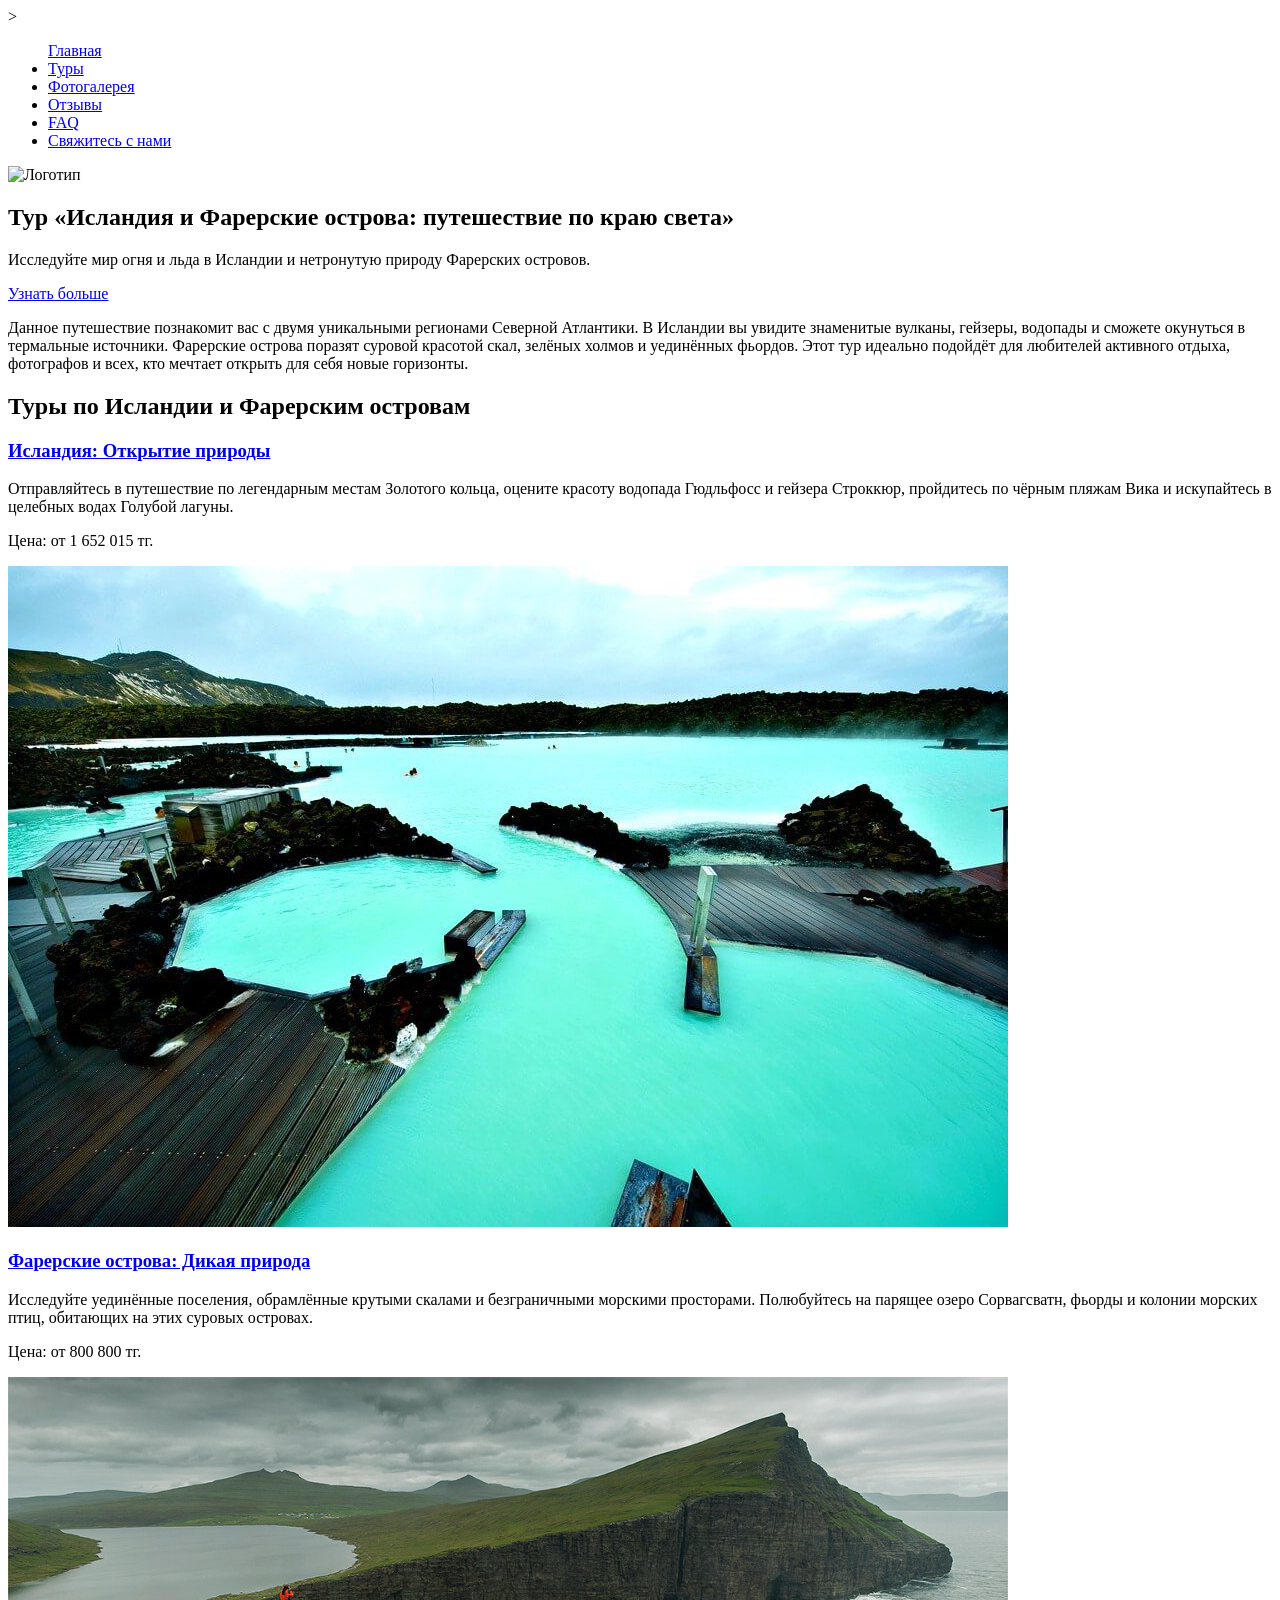
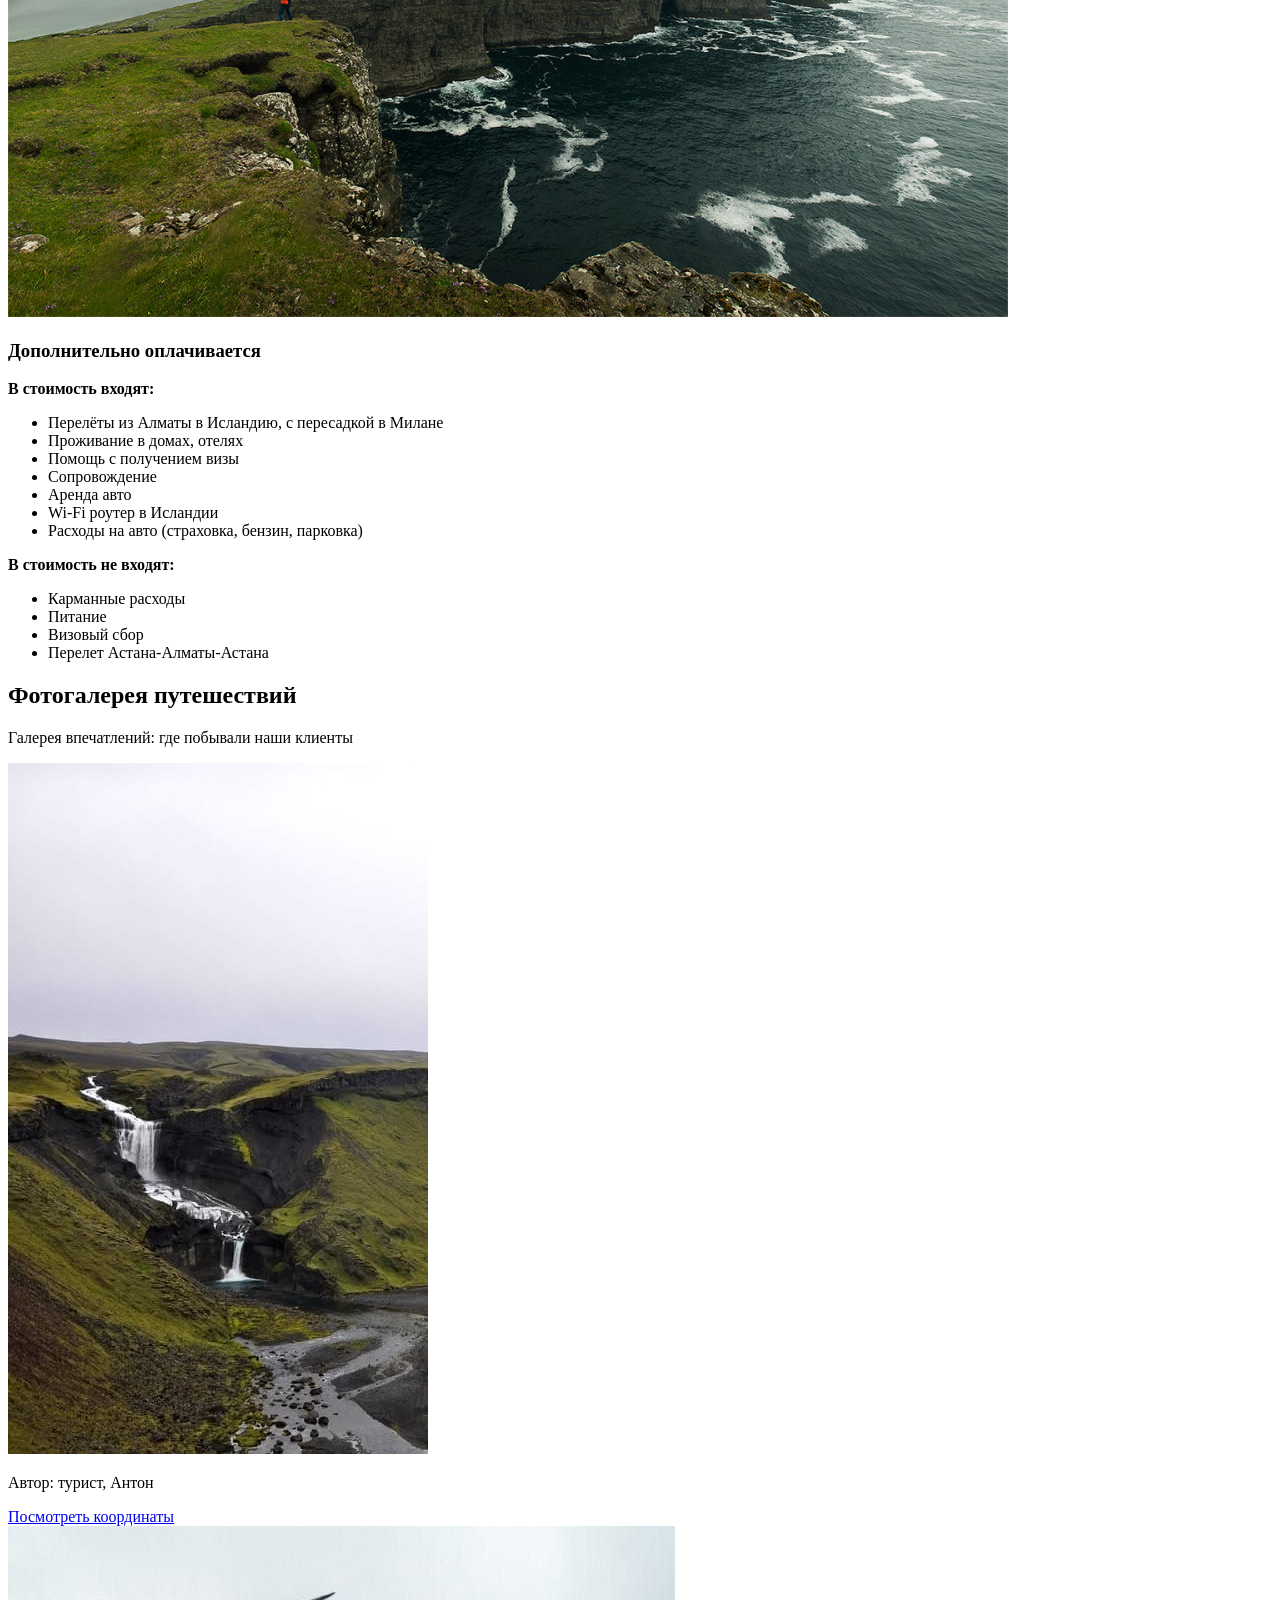
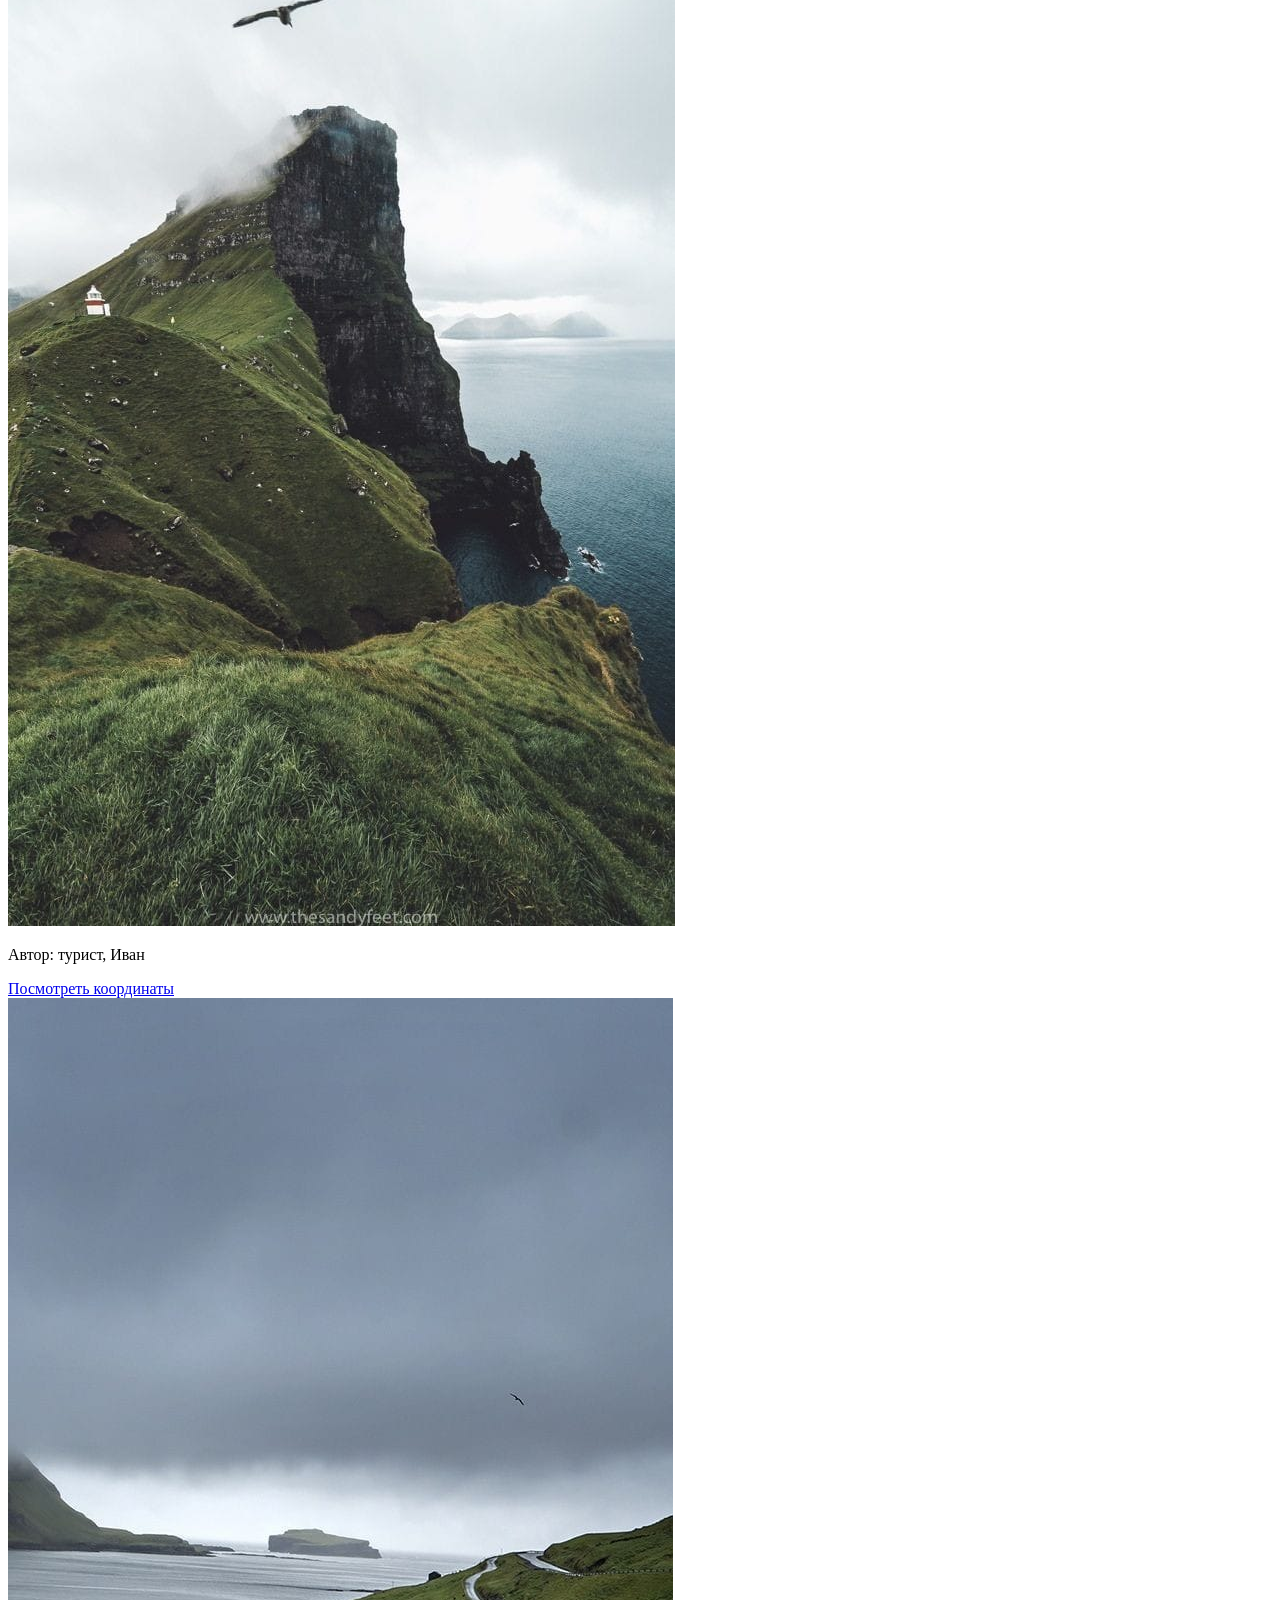
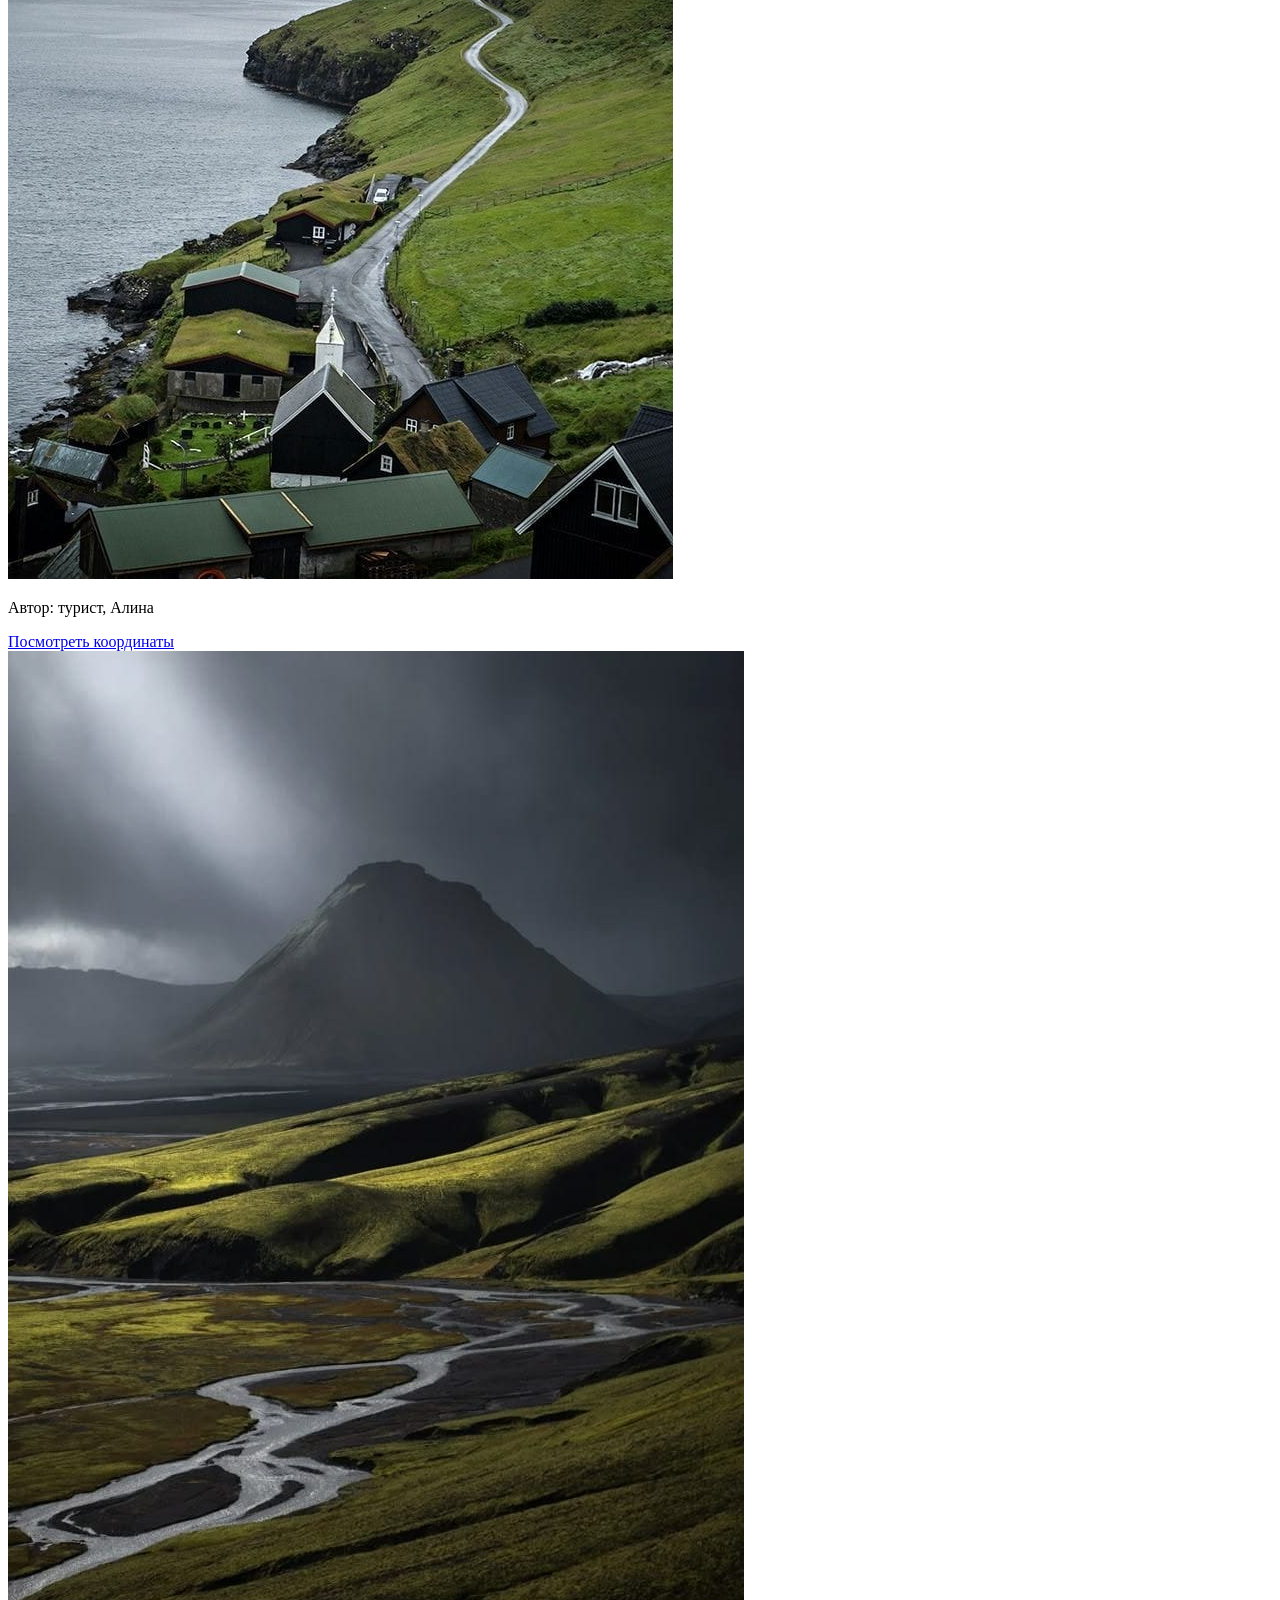
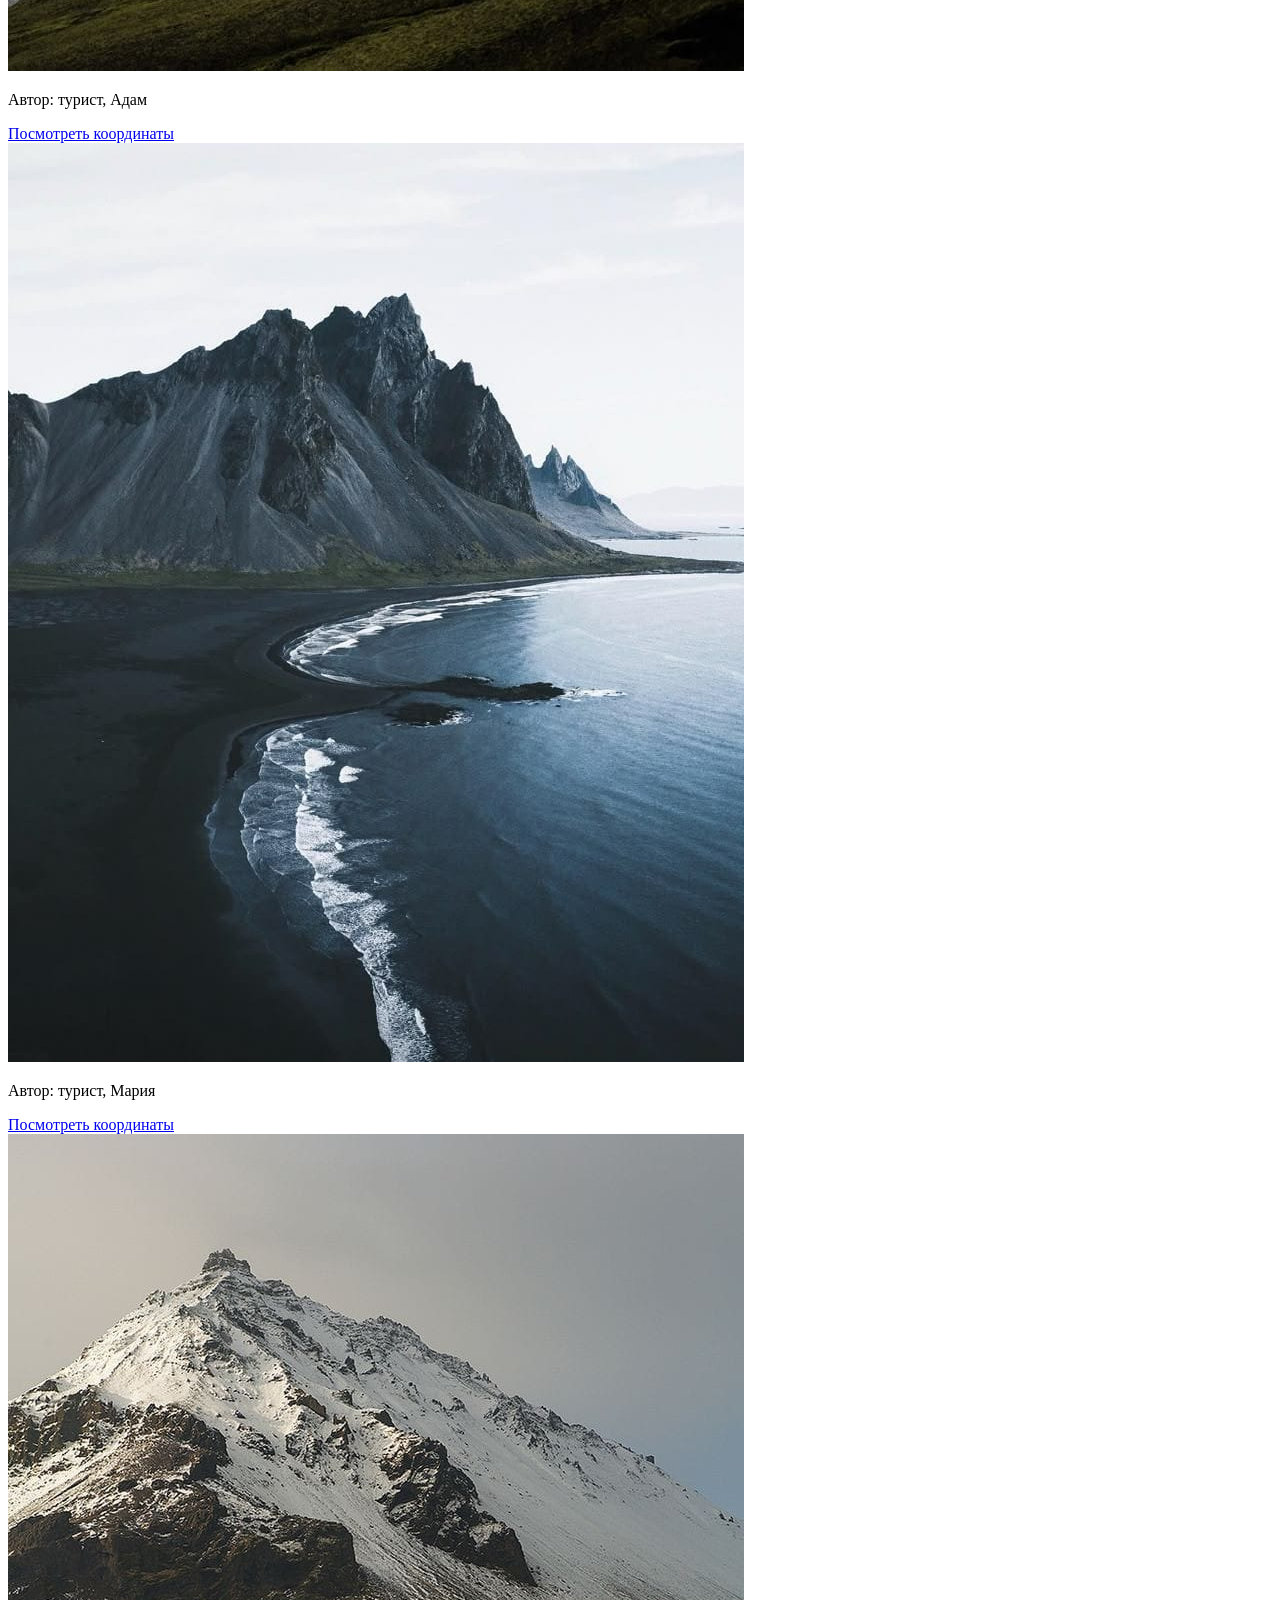
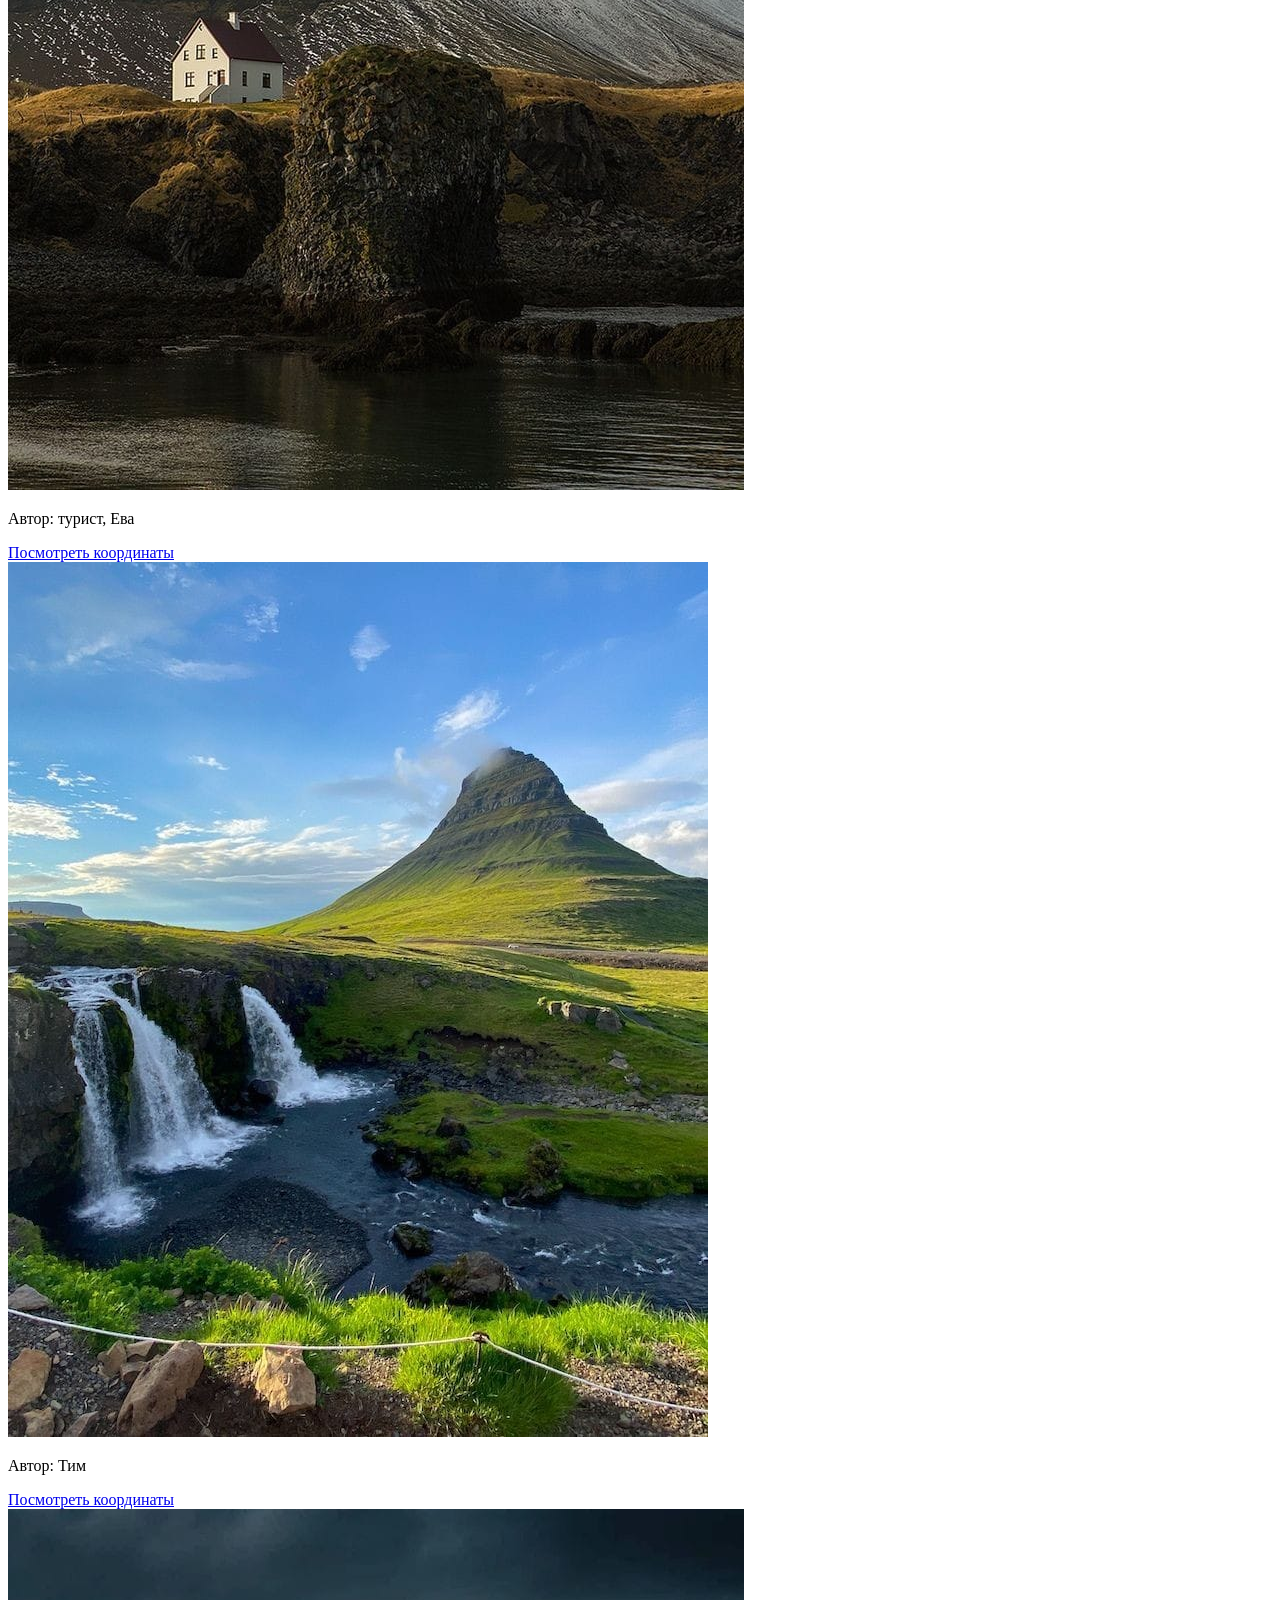
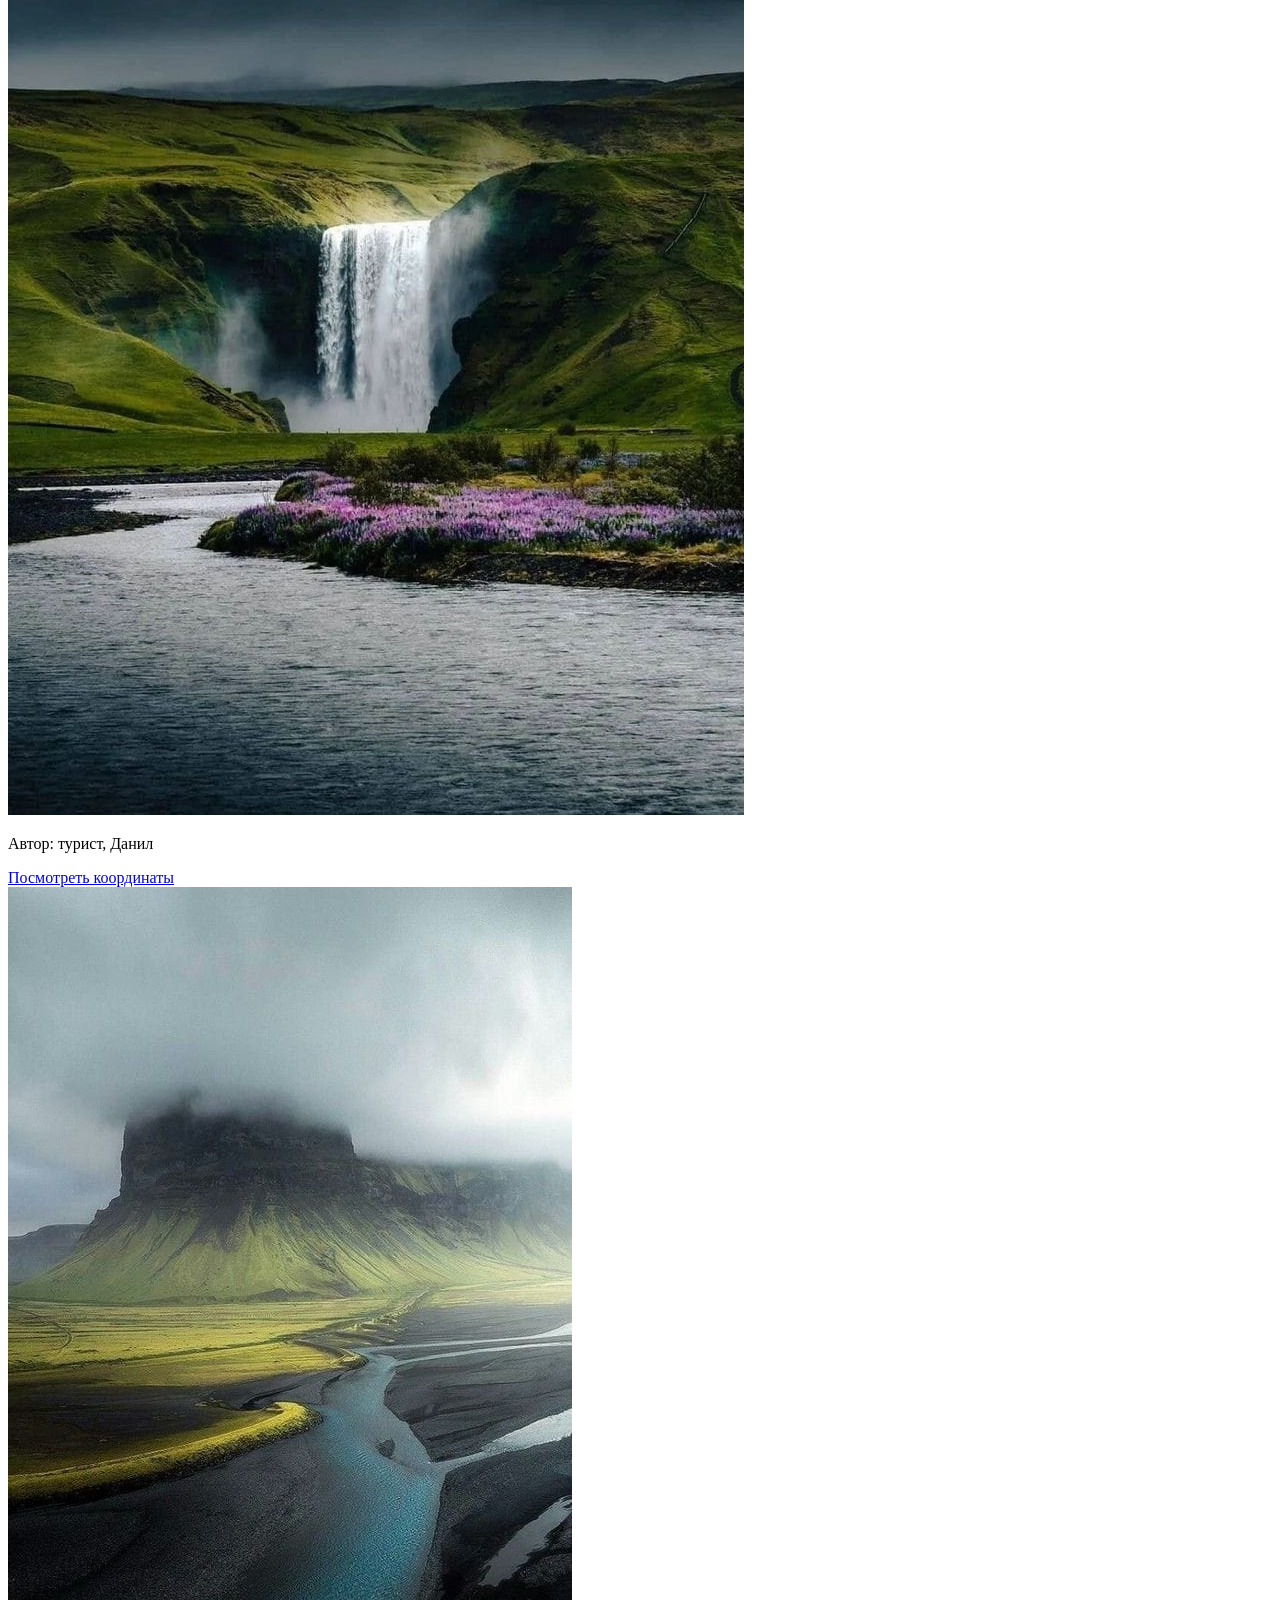
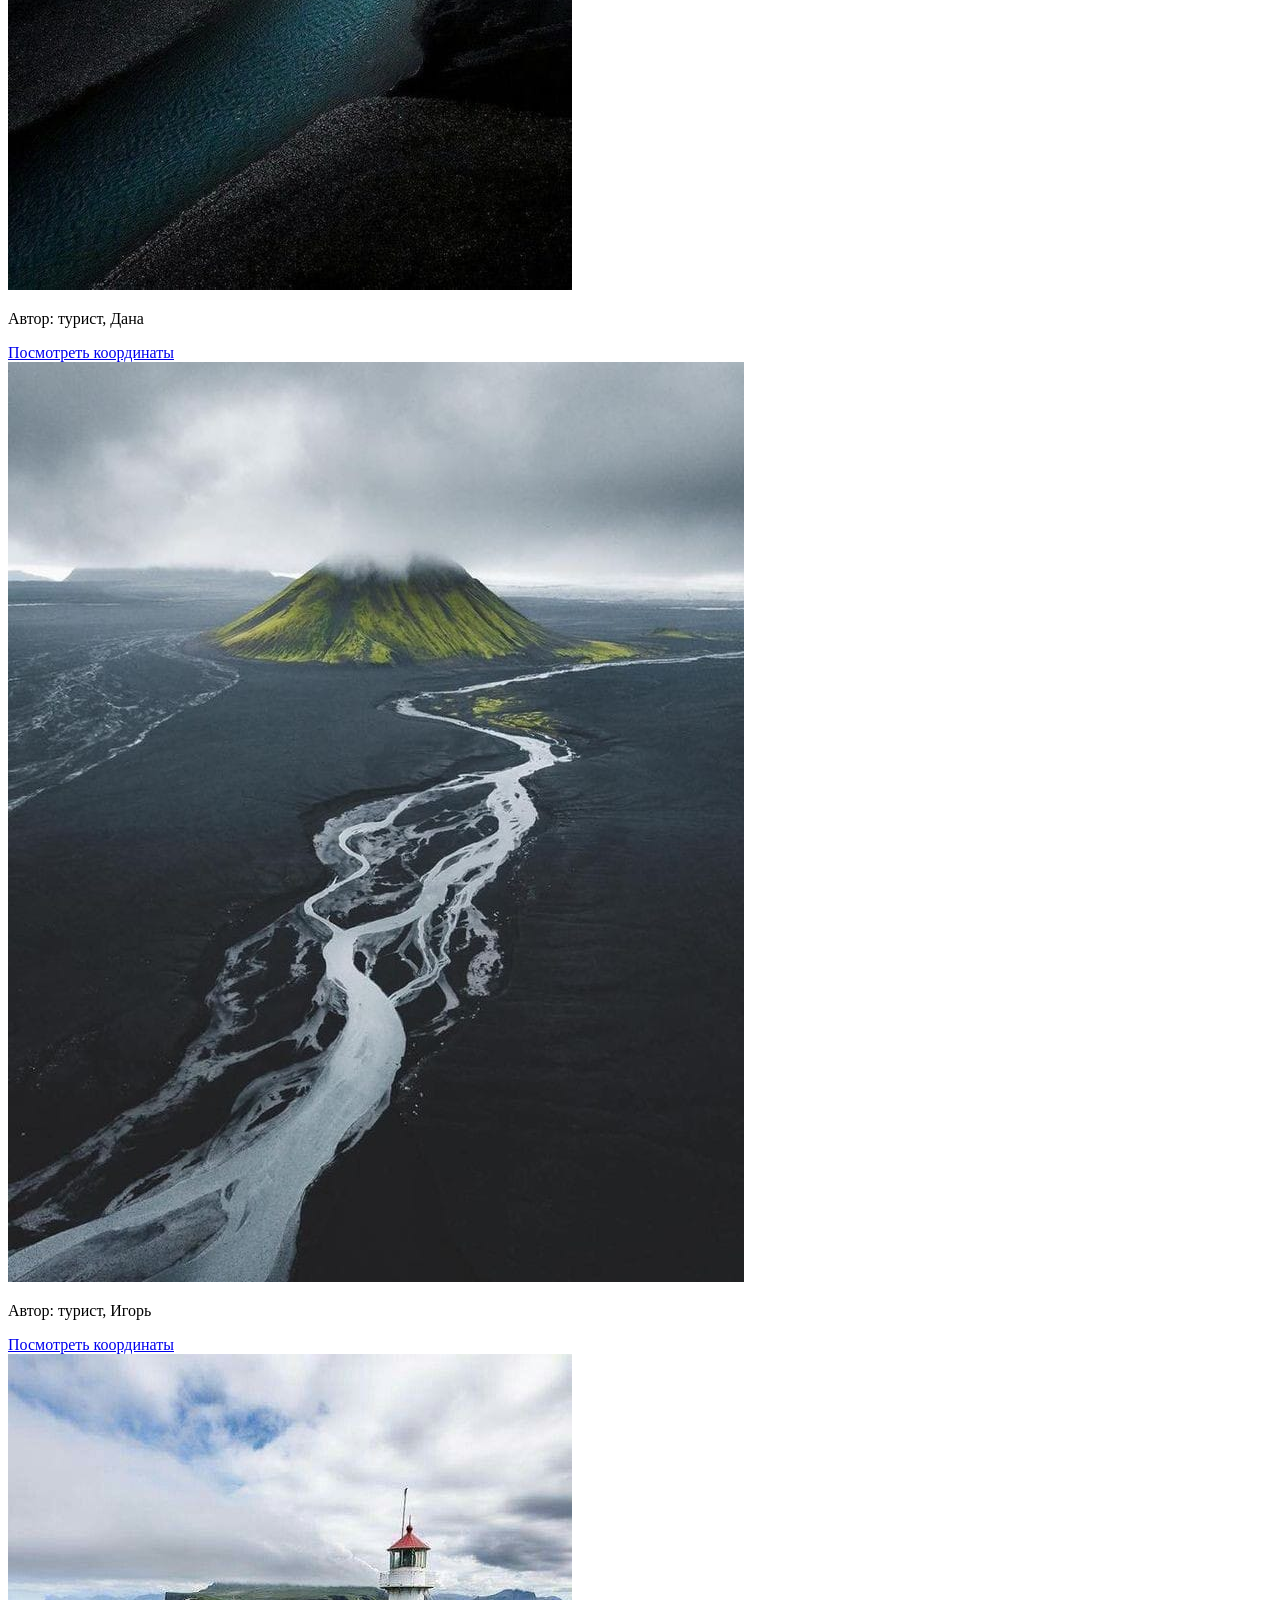
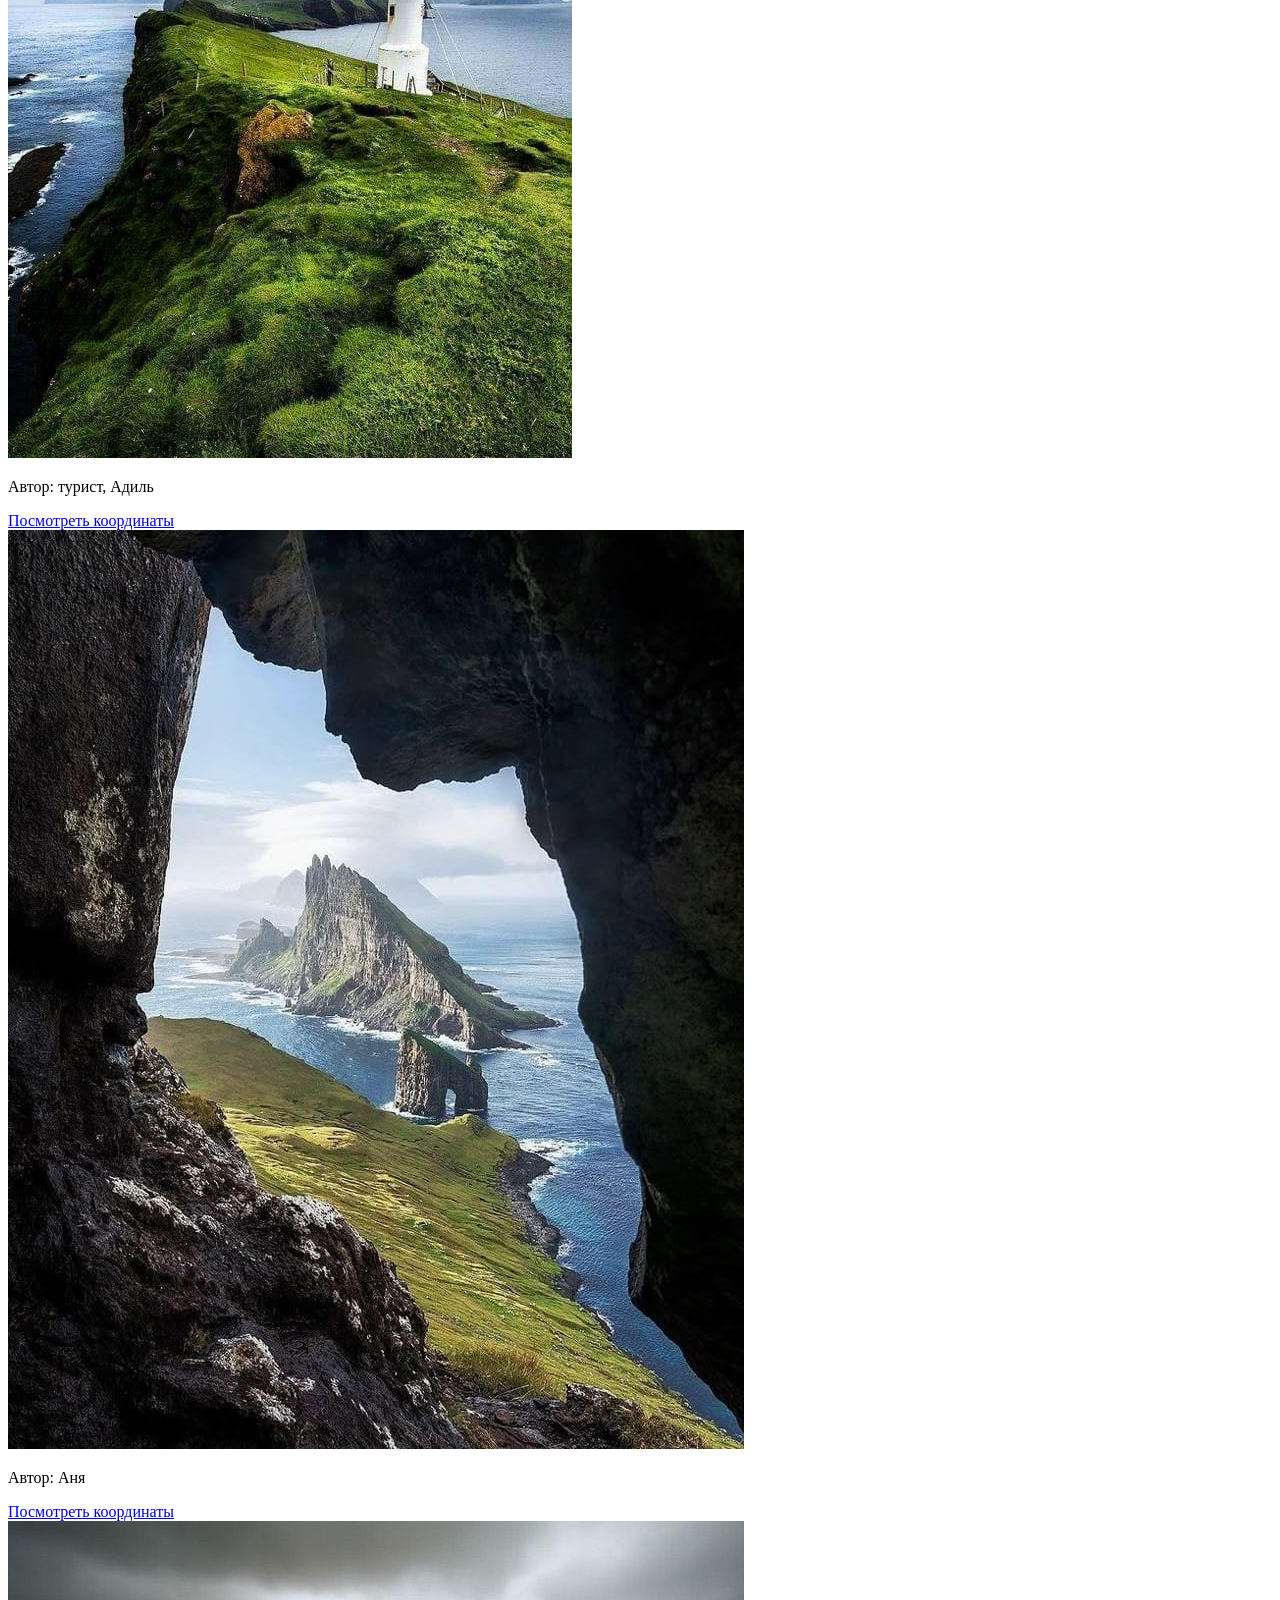
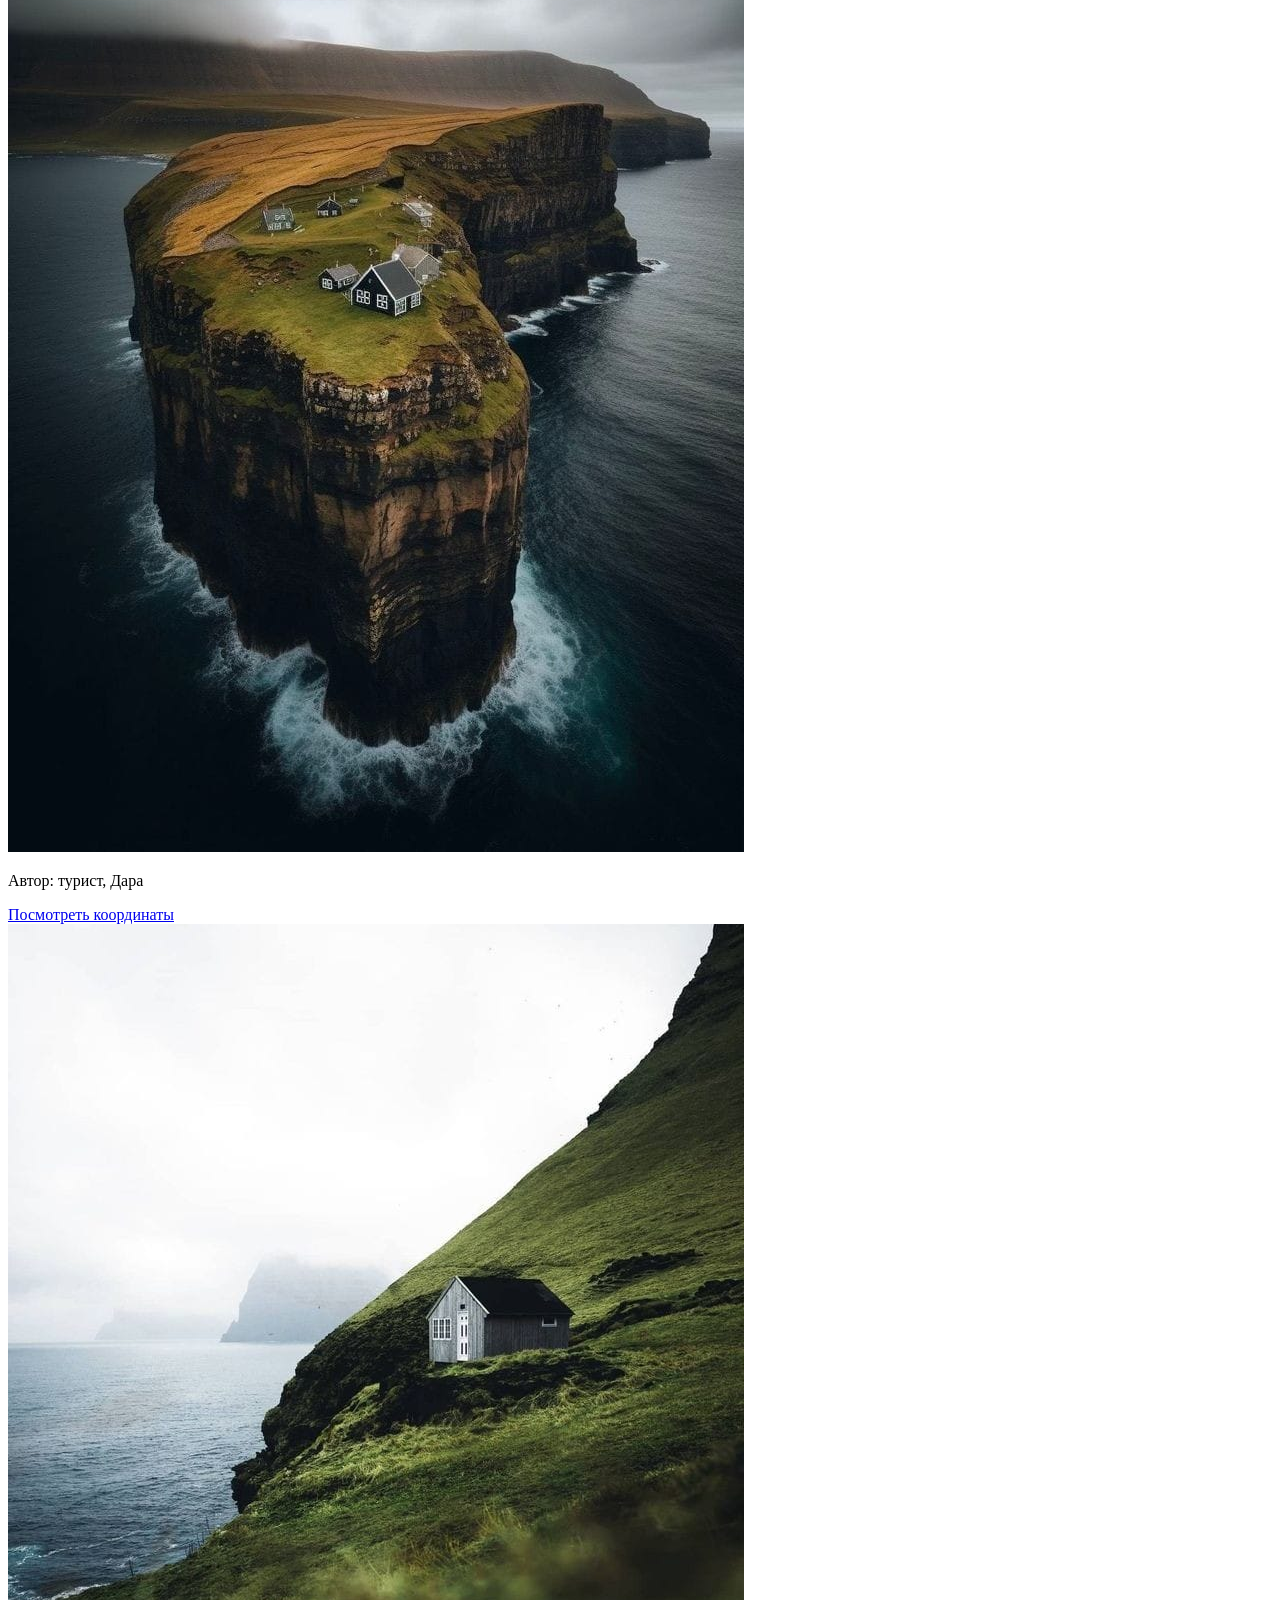
==== iceland-tour/index.html @ bd0e0eb4 "Update and rename in.html to index.html" ====
<!DOCTYPE html> 
<html lang="ru">
<head>
  <meta charset="UTF-8">
  <meta name="viewport" content="width=device-width, initial-scale=1.0">
  <title>Тур «Исландия и Фарерские острова: путешествие по краю света»</title>
  <link href="https://fonts.googleapis.com/css2?family=Inter:wght@300;400;700&display=swap" rel="stylesheet">
  <link rel="stylesheet" href="style.css">
</head>
<body>

  <header>
    <nav>
     > <ul
        <li><a href="#home">Главная</a></li>
        <li><a href="#tours">Туры</a></li>
        <li><a href="#gallery">Фотогалерея</a></li>
        <li><a href="#reviews">Отзывы</a></li>
        <li><a href="#faq">FAQ</a></li>
        <li><a href="#contacts">Свяжитесь с нами</a></li>
      </ul>
    </nav>
  </header>

  <section id="home" class="hero">
    <div class="blur-bg"></div>
    <div class="hero-content">
      <img src="Iceland3.jpeg" alt="Логотип" class="logo-image">
      <h1 class="title">Тур «Исландия и Фарерские острова: путешествие по краю света»</h1>
      <p class="subtitle">Исследуйте мир огня и льда в Исландии и нетронутую природу Фарерских островов.</p>
      <a href="#tours" class="btn">Узнать больше</a>
    </div>
  </section>

  <section class="content">
    <div class="text-container">
      <p>
        Данное путешествие познакомит вас с двумя уникальными регионами Северной Атлантики. В Исландии вы увидите знаменитые вулканы, гейзеры, водопады и сможете окунуться в термальные источники. Фарерские острова поразят суровой красотой скал, зелёных холмов и уединённых фьордов. Этот тур идеально подойдёт для любителей активного отдыха, фотографов и всех, кто мечтает открыть для себя новые горизонты.
      </p>
    </div>
  </section>

<section id="tours" class="tours">
    <h2>Туры по Исландии и Фарерским островам</h2>
    <div class="tour-container">
      <div class="tour-box">
        <h3>
          <a href="https://www.google.com/maps/place/Reykjavik" target="_blank">Исландия: Открытие природы</a>
        </h3>
        <p>Отправляйтесь в путешествие по легендарным местам Золотого кольца, оцените красоту водопада Гюдльфосс и гейзера Строккюр, пройдитесь по чёрным пляжам Вика и искупайтесь в целебных водах Голубой лагуны.</p>
        <p class="price">Цена: от 1 652 015 тг.</p>
        <div class="tour-photo">
          <a href="t2.iceland.jpg" target="_blank">
            <img src="t2.iceland.jpg" alt="Фото тура Исландия: Открытие природы">
          </a>
        </div>
      </div>
      
      <div class="tour-box">
        <h3>
          <a href="https://www.google.com/maps/place/Faroe+Islands" target="_blank">Фарерские острова: Дикая природа</a>
        </h3>
        <p>Исследуйте уединённые поселения, обрамлённые крутыми скалами и безграничными морскими просторами. Полюбуйтесь на парящее озеро Сорвагсватн, фьорды и колонии морских птиц, обитающих на этих суровых островах.</p>
        <p class="price">Цена: от 800 800 тг.</p>
        <div class="tour-photo">
          <a href="t3.iceland.jpg" target="_blank">
            <img src="t3.iceland.jpg" alt="Фото тура Фарерские острова: Дикая природа">
          </a>
        </div>
      </div>

      <div class="tour-box">
        <h3>Дополнительно оплачивается</h3>
        <p><strong>В стоимость входят:</strong></p>
        <ul>
          <li>Перелёты из Алматы в Исландию, с пересадкой в Милане</li>
          <li>Проживание в домах, отелях</li>
          <li>Помощь с получением визы</li>
          <li>Сопровождение</li>
          <li>Аренда авто</li>
          <li>Wi-Fi роутер в Исландии</li>
          <li>Расходы на авто (страховка, бензин, парковка)</li>
        </ul>
        <p><strong>В стоимость не входят:</strong></p>
        <ul>
          <li>Карманные расходы</li>
          <li>Питание</li>
          <li>Визовый сбор</li>
          <li>Перелет Астана-Алматы-Астана</li>
        </ul>
      </div>
    </div>
</section>


  <section id="gallery" class="gallery">
    <h2>Фотогалерея путешествий</h2>
    <p>Галерея впечатлений: где побывали наши клиенты</p>
    <div class="gallery-grid">
      <div class="gallery-item">
        <a href="iceland9.jpeg" target="_blank">
          <img src="iceland9.jpeg" alt="Исландия 9">
        </a>
        <p>Автор: туриcт, Антон</p>
        <a class="coords-link" href="https://maps.google.com/?q=64.3275,-20.1208" target="_blank">Посмотреть координаты</a>
      </div>
      <div class="gallery-item">
        <a href="iceland4.jpeg" target="_blank">
          <img src="iceland4.jpeg" alt="Исландия 4">
        </a>
        <p>Автор: турист, Иван</p>
        <a class="coords-link" href="https://maps.google.com/?q=64.1447,-21.9420" target="_blank">Посмотреть координаты</a>
      </div>
      <div class="gallery-item">
        <a href="iceland5.jpeg" target="_blank">
          <img src="iceland5.jpeg" alt="Исландия 5">
        </a>
        <p>Автор: турист, Алина</p>
        <a class="coords-link" href="https://maps.google.com/?q=63.9850,-22.6056" target="_blank">Посмотреть координаты</a>
      </div>
      <div class="gallery-item">
        <a href="iceland6.jpeg" target="_blank">
          <img src="iceland6.jpeg" alt="Исландия 6">
        </a>
        <p>Автор: турист, Адам</p>
        <a class="coords-link" href="https://maps.google.com/?q=64.0445,-21.1253" target="_blank">Посмотреть координаты</a>
      </div>
      <div class="gallery-item">
        <a href="iceland7.jpeg" target="_blank">
          <img src="iceland7.jpeg" alt="Исландия 7">
        </a>
        <p>Автор: турист, Мария</p>
        <a class="coords-link" href="https://maps.google.com/?q=64.0633,-19.6213" target="_blank">Посмотреть координаты</a>
      </div>
      <div class="gallery-item">
        <a href="iceland8.jpeg" target="_blank">
          <img src="iceland8.jpeg" alt="Исландия 8">
        </a>
        <p>Автор: турист, Ева</p>
        <a class="coords-link" href="https://maps.google.com/?q=64.0362,-16.1791" target="_blank">Посмотреть координаты</a>
      </div>
      <div class="gallery-item">
        <a href="iceland10.jpeg" target="_blank">
          <img src="iceland10.jpeg" alt="Исландия 10">
        </a>
        <p>Автор: Тим</p>
        <a class="coords-link" href="https://maps.google.com/?q=64.3275,-20.1208" target="_blank">Посмотреть координаты</a>
      </div>
      <div class="gallery-item">
        <a href="iceland11.jpeg" target="_blank">
          <img src="iceland11.jpeg" alt="Исландия 11">
        </a>
        <p>Автор: турист, Данил</p>
        <a class="coords-link" href="https://maps.google.com/?q=64.3275,-20.1208" target="_blank">Посмотреть координаты</a>
      </div>
      <div class="gallery-item">
        <a href="iceland12.jpeg" target="_blank">
          <img src="iceland12.jpeg" alt="Исландия 12">
        </a>
        <p>Автор: турист, Дана</p>
        <a class="coords-link" href="https://maps.google.com/?q=64.3275,-20.1208" target="_blank">Посмотреть координаты</a>
      </div>
      <div class="gallery-item">
        <a href="iceland13.jpeg" target="_blank">
          <img src="iceland13.jpeg" alt="Исландия 13">
        </a>
        <p>Автор: турист, Игорь</p>
        <a class="coords-link" href="https://maps.google.com/?q=64.3275,-20.1208" target="_blank">Посмотреть координаты</a>
      </div>
      <div class="gallery-item">
        <a href="iceland14.jpeg" target="_blank">
          <img src="iceland14.jpeg" alt="Исландия 14">
        </a>
        <p>Автор: турист, Адиль</p>
        <a class="coords-link" href="https://maps.google.com/?q=64.3275,-20.1208" target="_blank">Посмотреть координаты</a>
      </div>
      <div class="gallery-item">
        <a href="iceland15.jpeg" target="_blank">
          <img src="iceland15.jpeg" alt="Исландия 15">
        </a>
        <p>Автор: Аня</p>
        <a class="coords-link" href="https://maps.google.com/?q=64.3275,-20.1208" target="_blank">Посмотреть координаты</a>
      </div>
      <div class="gallery-item">
        <a href="iceland16.jpeg" target="_blank">
          <img src="iceland16.jpeg" alt="Исландия 16">
        </a>
        <p>Автор: турист, Дара</p>
        <a class="coords-link" href="https://maps.google.com/?q=64.3275,-20.1208" target="_blank">Посмотреть координаты</a>
      </div>
      <div class="gallery-item">
        <a href="iceland17.jpeg" target="_blank">
          <img src="iceland17.jpeg" alt="Исландия 17">
        </a>
        <p>Автор: Аноним</p>
        <a class="coords-link" href="https://maps.google.com/?q=64.3275,-20.1208" target="_blank">Посмотреть координаты</a>
      </div>
      <div class="gallery-item">
        <a href="iceland18.jpeg" target="_blank">
          <img src="iceland18.jpeg" alt="Исландия 18">
        </a>
        <p>Автор: турист, Ваня</p>
        <a class="coords-link" href="https://maps.google.com/?q=64.3275,-20.1208" target="_blank">Посмотреть координаты</a>
      </div>
    </div>
  </section>

  <section id="reviews" class="reviews">
    <h2>Отзывы клиентов</h2>
    <div class="reviews-container">
      <div class="review-item">
        <p>"Этот тур изменил мою жизнь! Невероятные пейзажи и отличная организация."</p>
        <h4>Анна, Москва</h4>
      </div>
      <div class="review-item">
        <p>"Я всегда мечтал побывать в Исландии, и этот тур превзошёл все ожидания."</p>
        <h4>Дмитрий, Санкт-Петербург</h4>
      </div>
      <div class="review-item">
        <p>"Фарерские острова поразили меня своей дикостью и красотой. Рекомендую всем!"</p>
        <h4>Екатерина, Новосибирск</h4>
      </div>
    </div>
  </section>

  <section id="faq" class="faq">
    <h2>Вопросы и ответы</h2>
    <div class="faq-item">
      <h3>Как бронировать тур?</h3>
      <p>Вы можете связаться с нами по телефону или оставить заявку через форму на сайте.</p>
    </div>
    <div class="faq-item">
      <h3>Что входит в стоимость тура?</h3>
      <p>В стоимость включены перелёты, проживание, экскурсии и трансферы. Дополнительные опции обсуждаются индивидуально.</p>
    </div>
    <div class="faq-item">
      <h3>Можно ли изменить программу тура?</h3>
      <p>Да, мы готовы учитывать пожелания клиентов. Свяжитесь с нашим менеджером для индивидуального расчёта.</p>
    </div>
  </section>

  <section id="contacts" class="contacts">
    <h2>Свяжитесь с нами</h2>
    <div class="contact-info">
      <p>Телефон: +7 (123) 456-7890</p>
      <p>Email: example@email.com</p>
    </div>
  </section>

  <footer>
    <p>© 2025 Тур «Исландия и Фарерские острова: путешествие по краю света»</p>
  </footer>

</body>
</html>
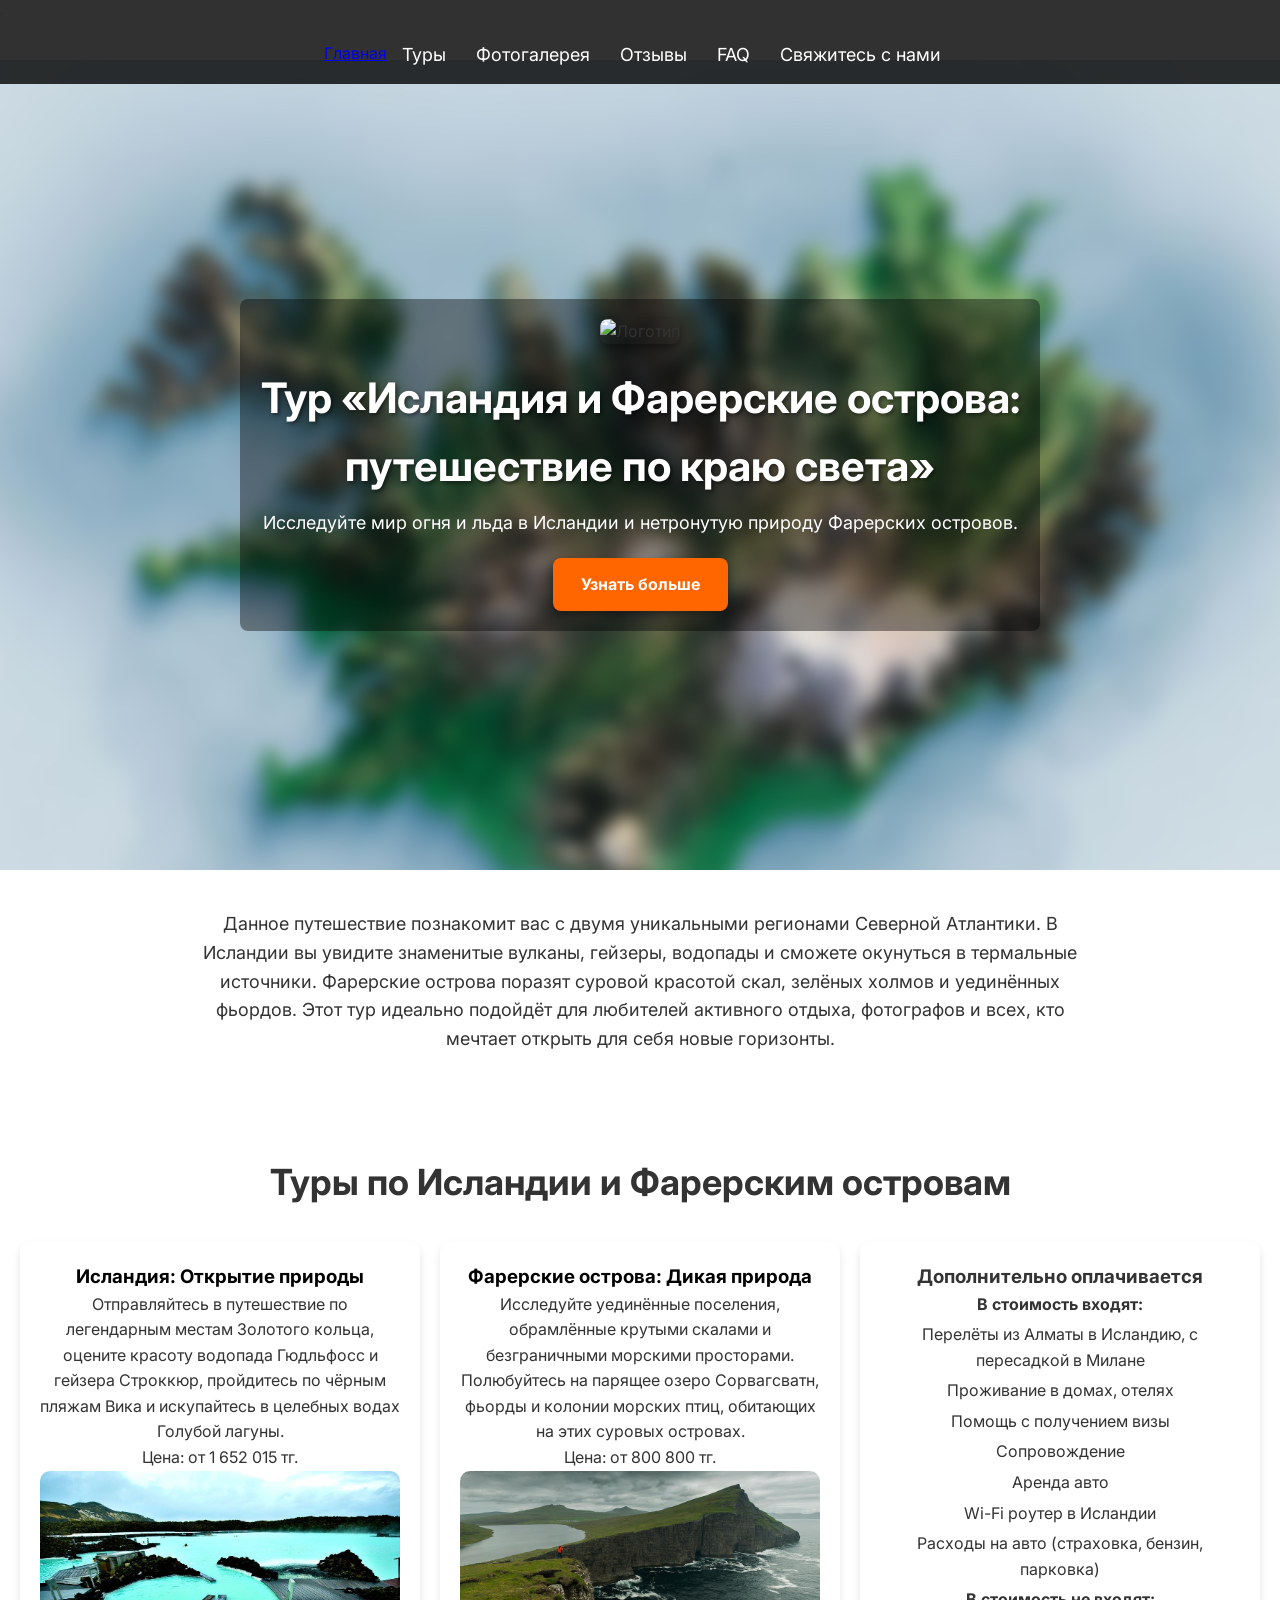
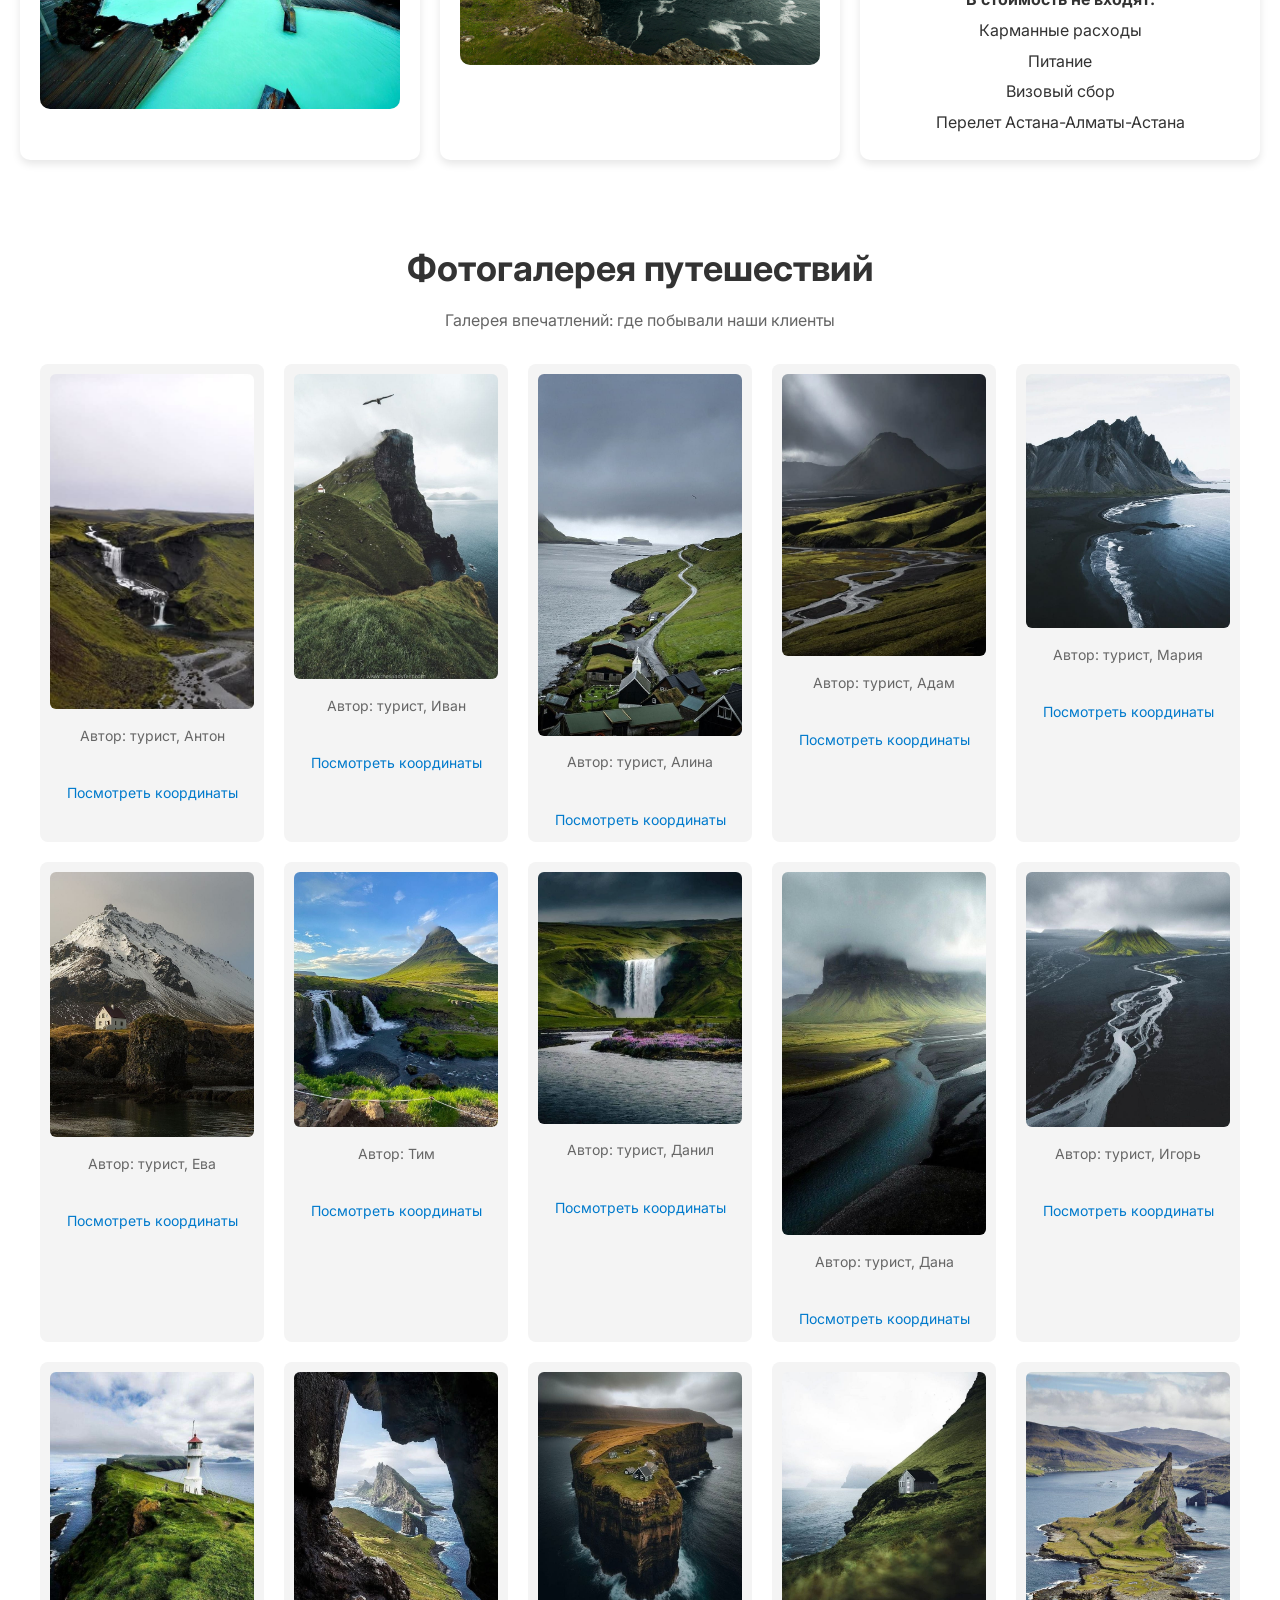
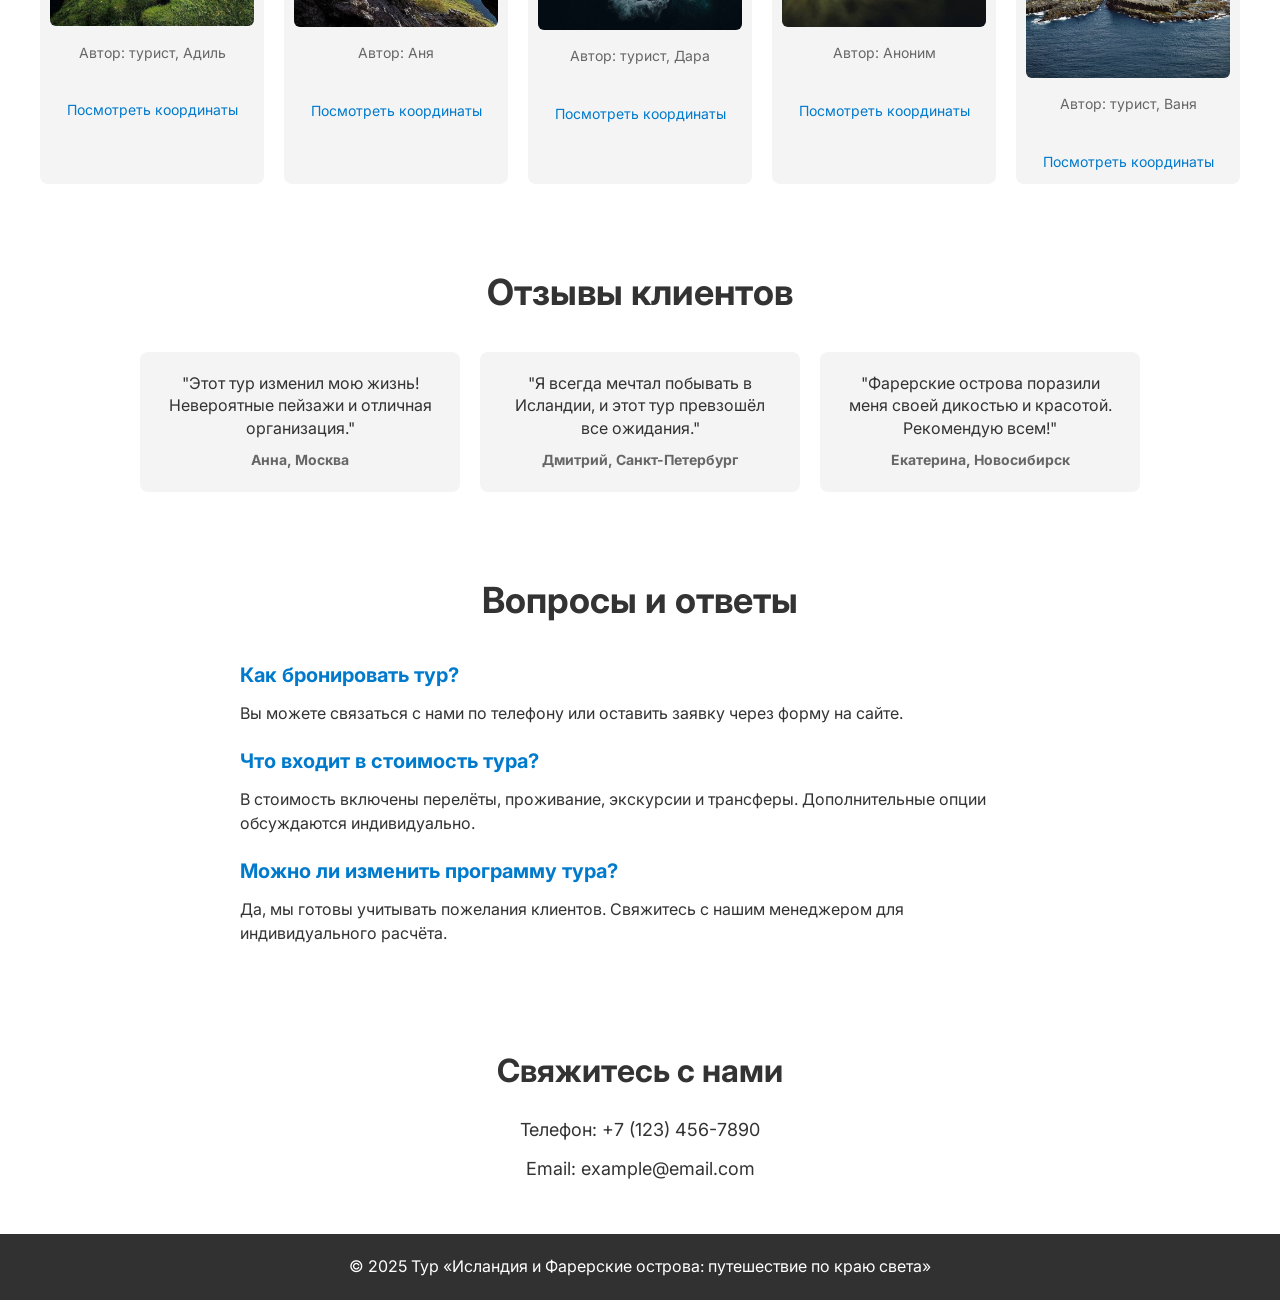
==== commit 2d462a3c: "Add files via upload" ====
--- a/iceland-tour/index.html
+++ b/iceland-tour/index.html
@@ -250,6 +250,6 @@
   <footer>
     <p>© 2025 Тур «Исландия и Фарерские острова: путешествие по краю света»</p>
   </footer>
-
+<script src="script.js"></script>
 </body>
 </html>
--- a/iceland-tour/style.css
+++ b/iceland-tour/style.css
@@ -0,0 +1,375 @@
+* {
+  margin: 0;
+  padding: 0;
+  box-sizing: border-box;
+}
+
+body {
+  font-family: 'Inter', sans-serif;
+  background: #f4f4f4;
+  color: #333;
+  line-height: 1.6;
+}
+
+header {
+  background: rgba(0, 0, 0, 0.8);
+  position: fixed;
+  top: 0;
+  left: 0;
+  width: 100%;
+  z-index: 1000;
+}
+
+header nav ul {
+  display: flex;
+  justify-content: center;
+  list-style: none;
+  padding: 15px 0;
+}
+
+header nav ul li {
+  margin: 0 15px;
+}
+
+header nav ul li a {
+  text-decoration: none;
+  color: #fff;
+  font-size: 18px;
+  transition: color 0.3s;
+}
+
+header nav ul li a:hover {
+  color: #ddd;
+}
+
+.hero {
+  position: relative;
+  height: 90vh;
+  display: flex;
+  align-items: center;
+  justify-content: center;
+  margin-top: 60px;
+  overflow: hidden;
+  text-align: center;
+}
+
+.logo-image {
+  width: 350px !important;
+  height: 350px !important;
+  object-fit: cover;
+  border-radius: 8px;
+  margin-bottom: 20px;
+  box-shadow: 0 4px 6px rgba(0,0,0,0.3);
+}
+
+.blur-bg {
+  position: absolute;
+  top: 0;
+  left: 0;
+  width: 100%;
+  height: 100%;
+  background: url('iceland3.jpeg') no-repeat center/cover;
+  filter: blur(8px);
+  transform: scale(1.1);
+  z-index: 1;
+}
+
+.hero-content {
+  position: relative;
+  z-index: 2;
+  max-width: 800px;
+  margin: 0 auto;
+  padding: 20px;
+  background: rgba(0,0,0,0.4);
+  border-radius: 8px;
+}
+
+.title {
+  font-size: 42px;
+  color: #fff;
+  margin-bottom: 10px;
+  text-shadow: 2px 2px 4px rgba(0,0,0,0.5);
+}
+
+.subtitle {
+  font-size: 18px;
+  color: #fff;
+  margin-bottom: 20px;
+}
+
+.btn {
+  display: inline-block;
+  padding: 14px 28px;
+  background: #ff6600;
+  color: #fff;
+  text-decoration: none;
+  border-radius: 8px;
+  font-weight: 700;
+  transition: background 0.3s;
+  box-shadow: 0 4px 6px rgba(0,0,0,0.3);
+}
+
+.btn:hover {
+  background: #ff9933;
+}
+.content {
+  padding: 40px 20px;
+  background: #fff;
+  text-align: center;
+}
+
+.content .text-container {
+  max-width: 900px;
+  margin: 0 auto;
+}
+
+.content p {
+  margin-bottom: 20px;
+  font-size: 18px;
+}
+
+.tours {
+  padding: 40px 20px;
+  background: #fff;
+  text-align: center;
+}
+
+.tours h2 {
+  margin-bottom: 30px;
+  font-size: 36px;
+}
+
+.tour-container {
+  display: grid;
+  grid-template-columns: repeat(3, 1fr);
+  gap: 20px;
+}
+.tour-box h3 a {
+  color: #000000; 
+  text-decoration: none; 
+  transition: color 0.3s ease;
+}
+
+.tour-box h3 a:hover {
+  color: #808080; 
+}
+
+
+.tour-box {
+  background: #fff;
+  border-radius: 10px;
+  padding: 20px;
+  box-shadow: 0 4px 8px rgba(0, 0, 0, 0.1);
+  text-align: center;
+}
+
+.tour-box img {
+  width: 100%;
+  height: auto;
+  border-radius: 10px;
+}
+
+.tour-box ul {
+  list-style: none;
+  padding: 0;
+}
+
+.tour-box ul li {
+  margin: 5px 0;
+}
+
+@media (max-width: 1024px) {
+  .tour-container {
+    grid-template-columns: repeat(2, 1fr);
+  }
+}
+
+@media (max-width: 768px) {
+  .tour-container {
+    grid-template-columns: 1fr;
+  }
+}
+.tour-photo img:hover {
+  transform: scale(1.05);
+}
+
+.modal {
+  display: none;
+  position: fixed;
+  z-index: 1000;
+  left: 0;
+  top: 0;
+  width: 100%;
+  height: 100%;
+  background-color: rgba(0, 0, 0, 0.8);
+}
+
+.modal-content {
+  display: block;
+  max-width: 80%;
+  max-height: 80%;
+  margin: auto;
+  position: absolute;
+  top: 50%;
+  left: 50%;
+  transform: translate(-50%, -50%);
+}
+
+.close {
+  position: absolute;
+  top: 10px;
+  right: 20px;
+  font-size: 30px;
+  color: white;
+  cursor: pointer;
+}
+
+.gallery {
+  padding: 40px 20px;
+  background: #fff;
+  text-align: center;
+}
+
+.gallery h2 {
+  margin-bottom: 10px;
+  font-size: 36px;
+}
+
+.gallery p {
+  margin-bottom: 30px;
+  font-size: 16px;
+  color: #666;
+}
+
+.gallery-grid {
+  display: grid;
+  grid-template-columns: repeat(auto-fill, minmax(220px, 1fr));
+  gap: 20px;
+  max-width: 1200px;
+  margin: 0 auto;
+}
+
+.gallery-item {
+  background: #f4f4f4;
+  padding: 10px;
+  border-radius: 8px;
+}
+
+.gallery-item img {
+  width: 100%;
+  border-radius: 6px;
+  transition: transform 0.3s;
+}
+
+.gallery-item img:hover {
+  transform: scale(1.03);
+}
+
+.gallery-item p {
+  margin-top: 8px;
+  font-size: 14px;
+}
+
+.coords-link {
+  display: inline-block;
+  margin-top: 5px;
+  text-decoration: none;
+  color: #007acc;
+  font-size: 14px;
+  transition: color 0.3s;
+}
+.coords-link:hover {
+  color: #005f99;
+}
+
+.reviews {
+  padding: 40px 20px;
+  background: #fff;
+  text-align: center;
+}
+
+.reviews h2 {
+  margin-bottom: 30px;
+  font-size: 36px;
+}
+
+.reviews-container {
+  display: flex;
+  flex-wrap: wrap;
+  justify-content: center;
+  gap: 20px;
+  max-width: 1000px;
+  margin: 0 auto;
+}
+
+.review-item {
+  background: #f4f4f4;
+  padding: 20px;
+  border-radius: 8px;
+  flex: 1 1 300px;
+  min-width: 250px;
+}
+
+.review-item p {
+  font-size: 16px;
+  margin-bottom: 10px;
+  line-height: 1.4;
+}
+
+.review-item h4 {
+  font-size: 14px;
+  color: #666;
+}
+
+.faq {
+  padding: 40px 20px;
+  background: #fff;
+  text-align: center;
+}
+
+.faq h2 {
+  margin-bottom: 30px;
+  font-size: 36px;
+}
+
+.faq-item {
+  max-width: 800px;
+  margin: 0 auto 20px;
+  text-align: left;
+}
+
+.faq-item h3 {
+  font-size: 20px;
+  margin-bottom: 10px;
+  color: #007acc;
+}
+
+.faq-item p {
+  font-size: 16px;
+  line-height: 1.5;
+  color: #333;
+}
+
+.contacts {
+  padding: 40px 20px;
+  background: #fff;
+  text-align: center;
+}
+
+.contacts h2 {
+  margin-bottom: 20px;
+  font-size: 32px;
+}
+
+.contact-info p {
+  font-size: 18px;
+  margin-bottom: 10px;
+}
+
+footer {
+  background: rgba(0, 0, 0, 0.8);
+  color: #fff;
+  text-align: center;
+  padding: 20px 0;
+  margin-top: 0;
+}
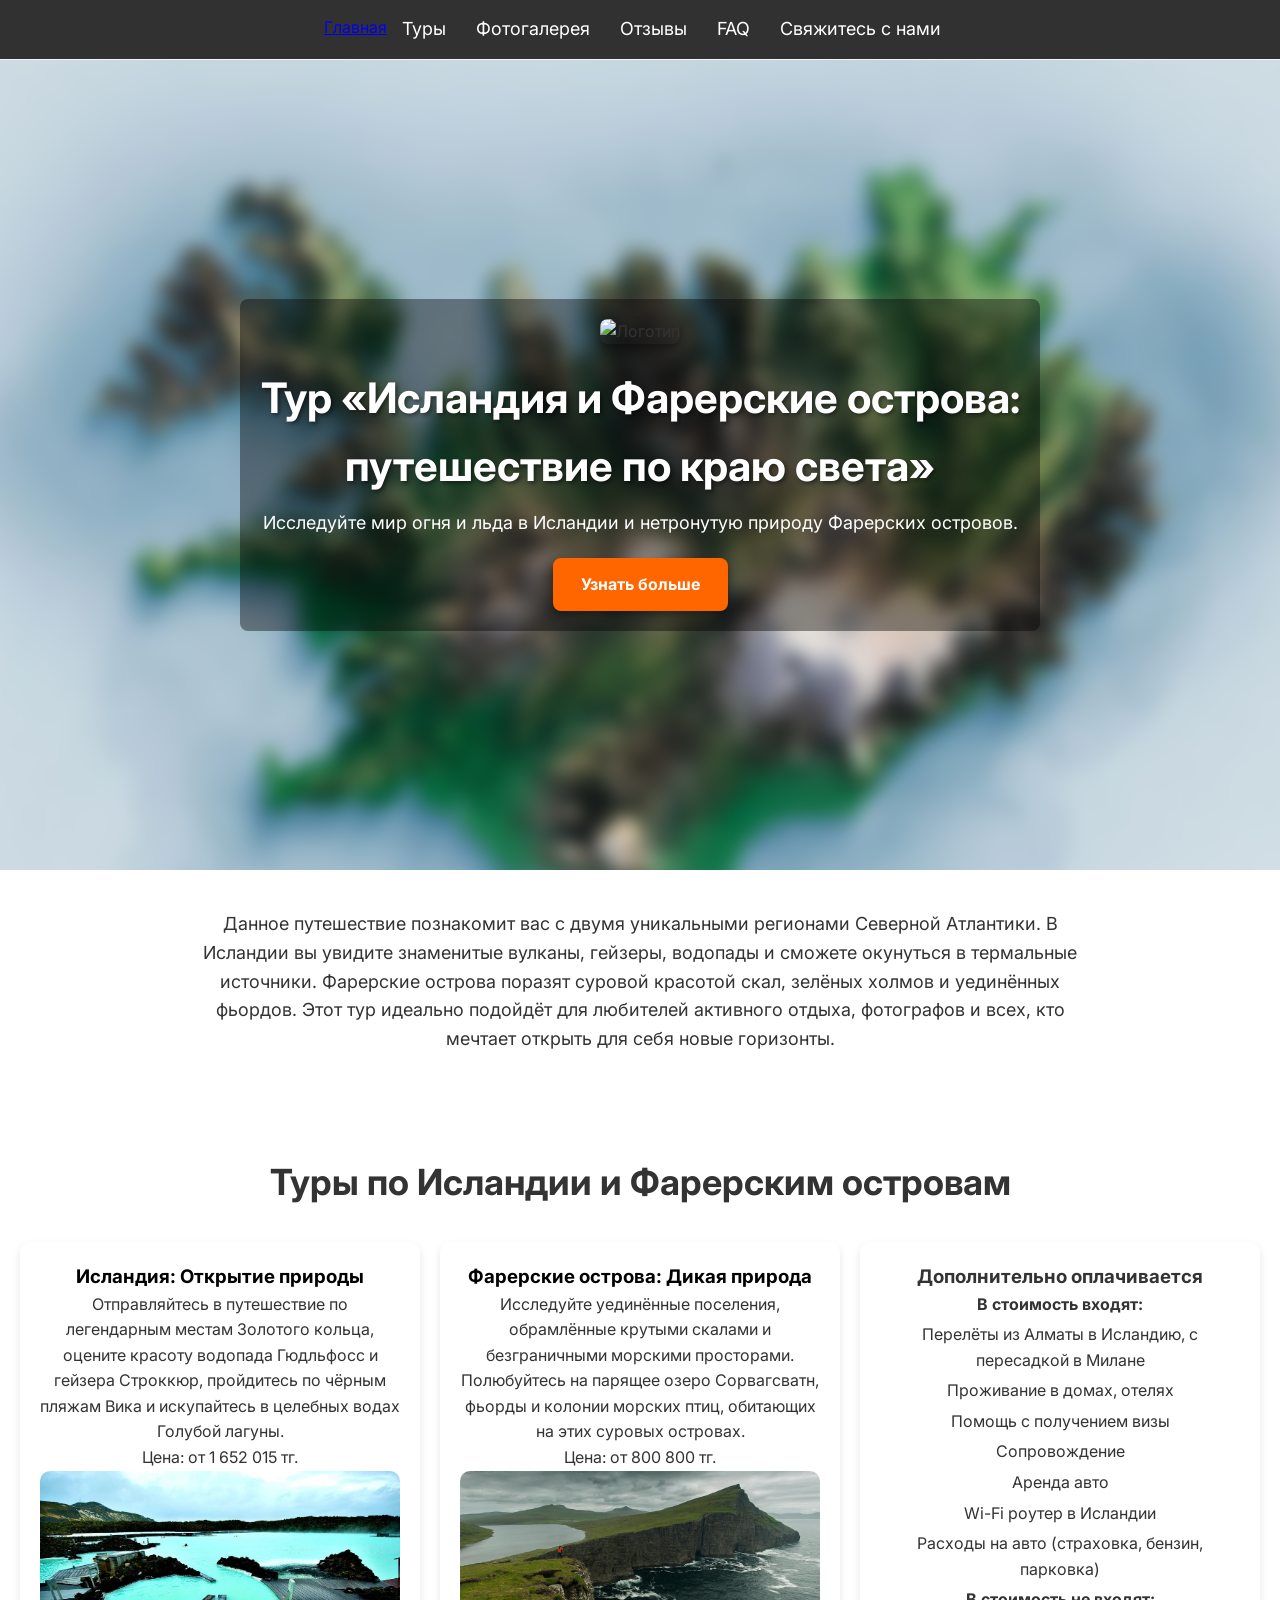
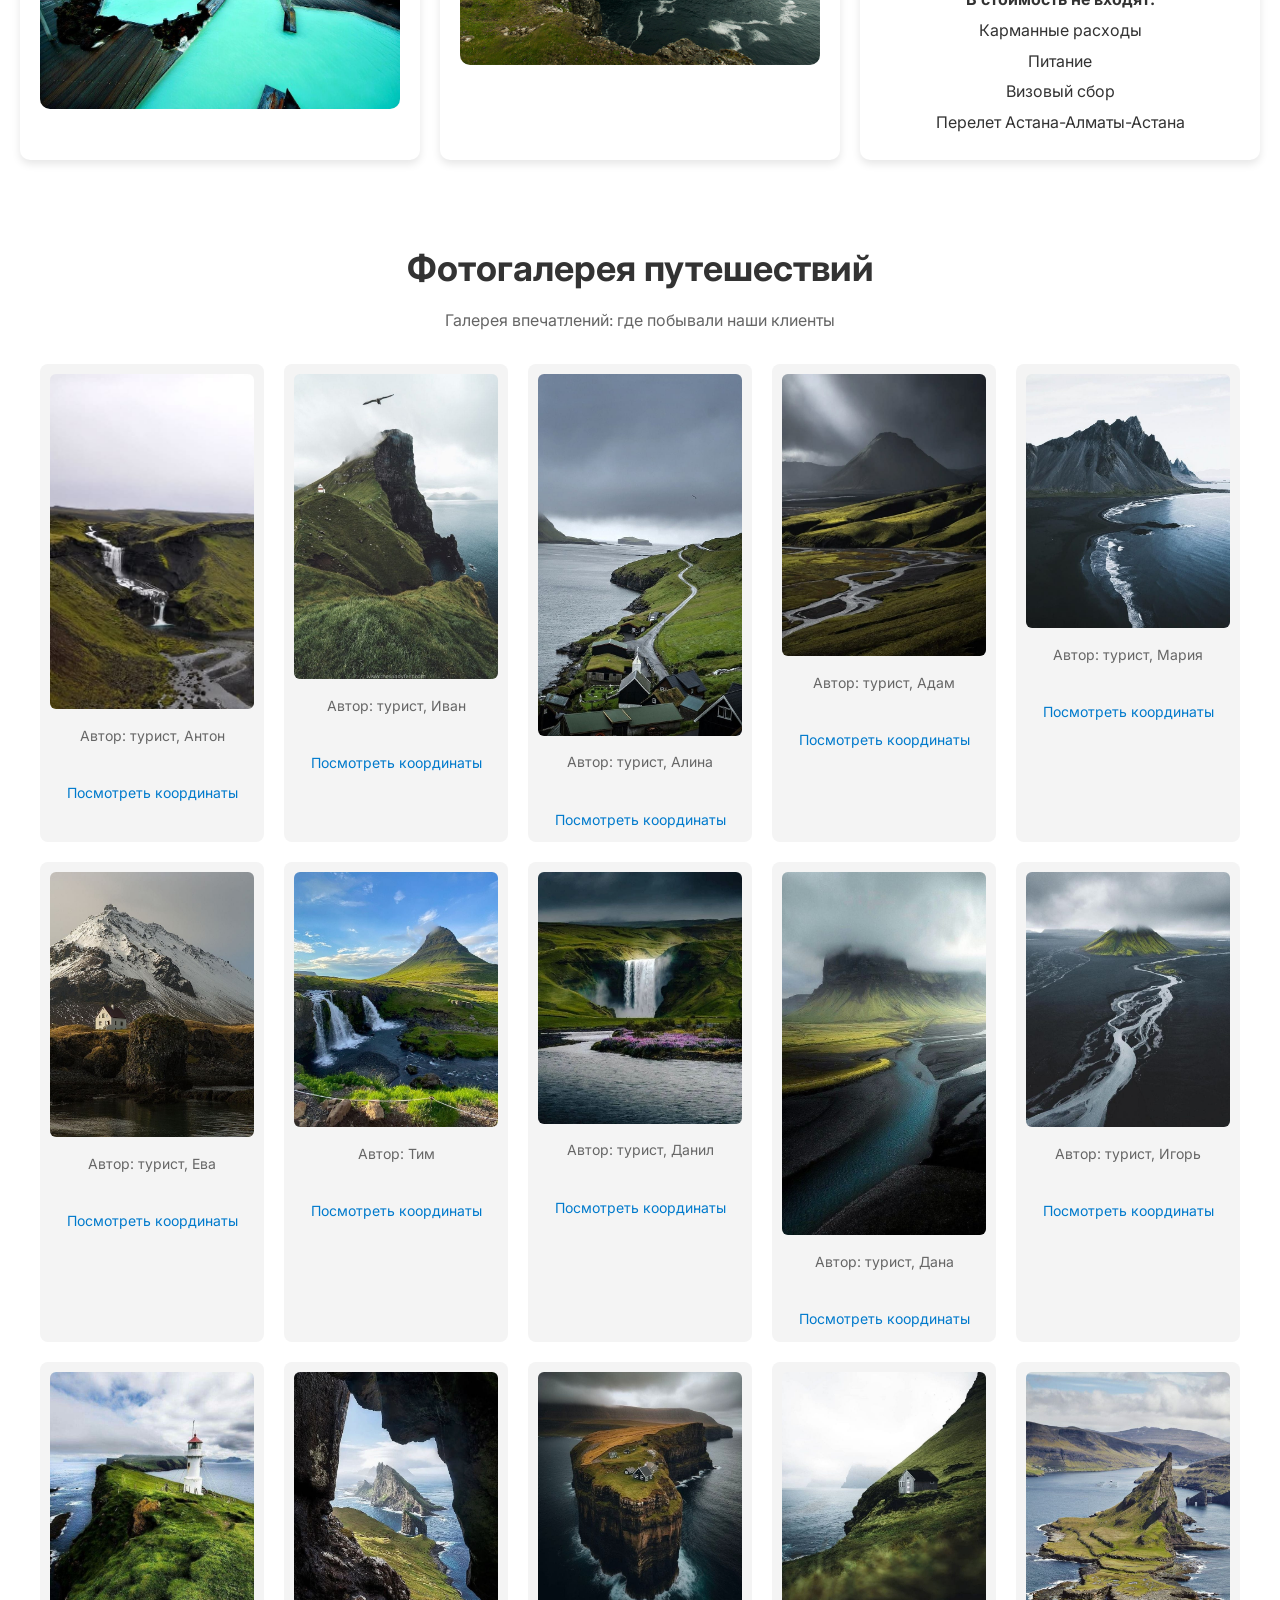
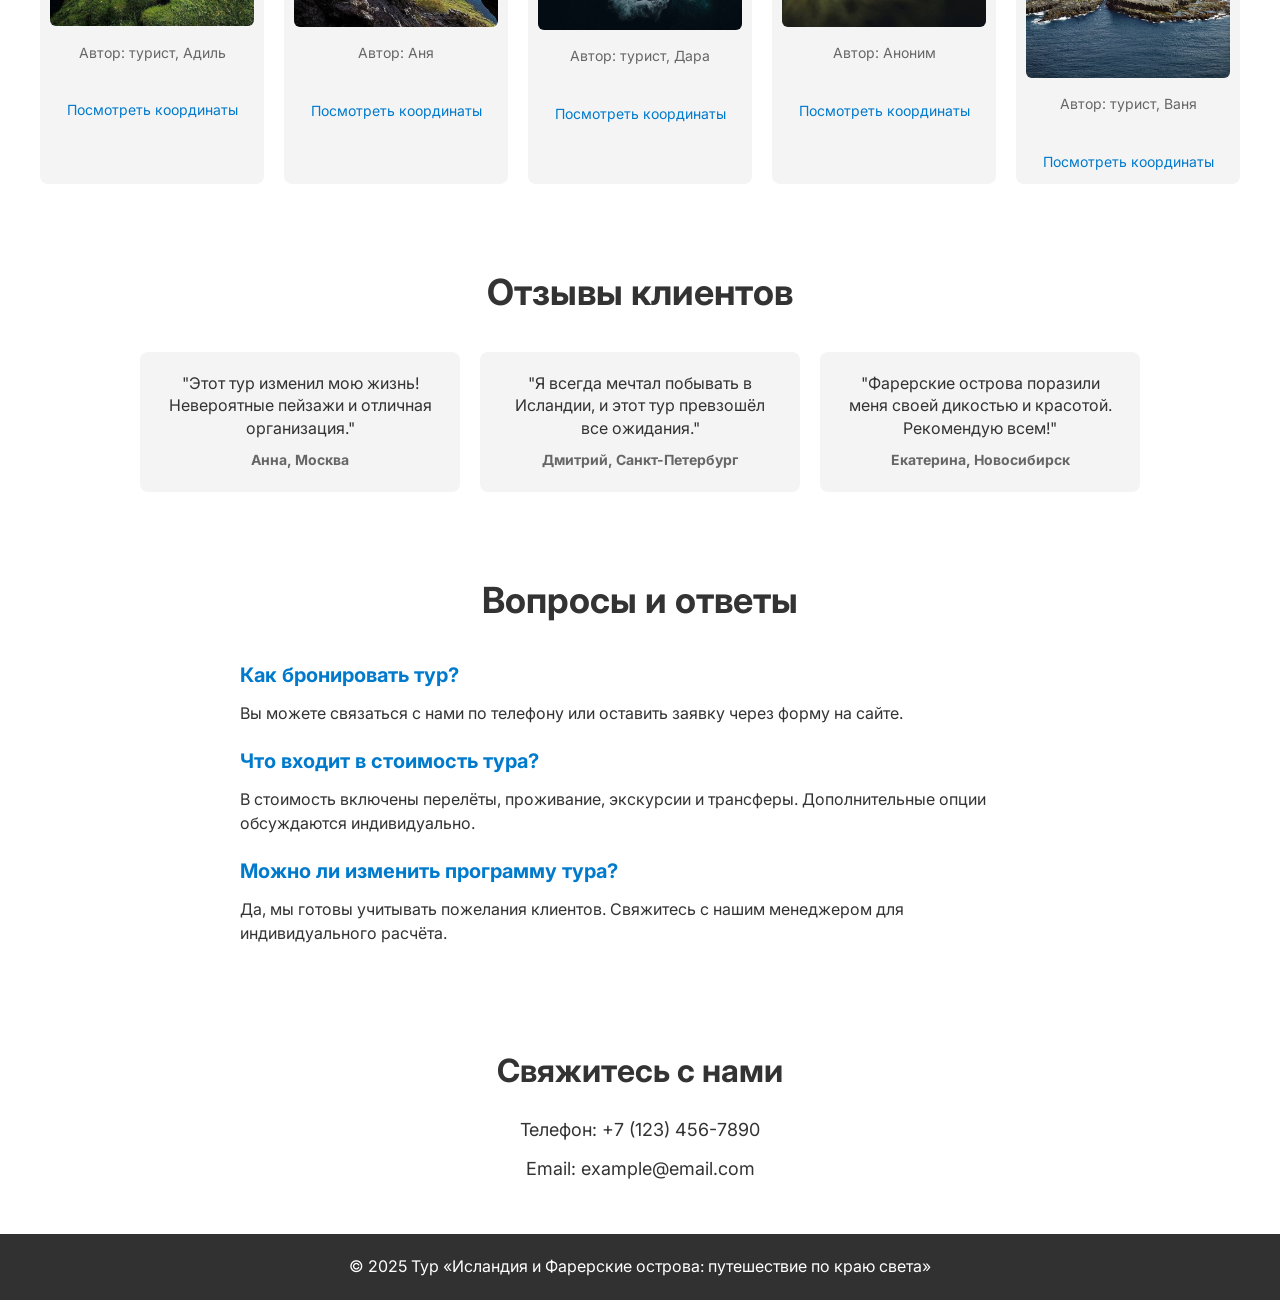
==== commit 86eadef1: "Update index.html" ====
--- a/iceland-tour/index.html
+++ b/iceland-tour/index.html
@@ -11,7 +11,7 @@
 
   <header>
     <nav>
-     > <ul
+      <ul
         <li><a href="#home">Главная</a></li>
         <li><a href="#tours">Туры</a></li>
         <li><a href="#gallery">Фотогалерея</a></li>
@@ -250,6 +250,6 @@
   <footer>
     <p>© 2025 Тур «Исландия и Фарерские острова: путешествие по краю света»</p>
   </footer>
-<script src="script.js"></script>
+
 </body>
 </html>
